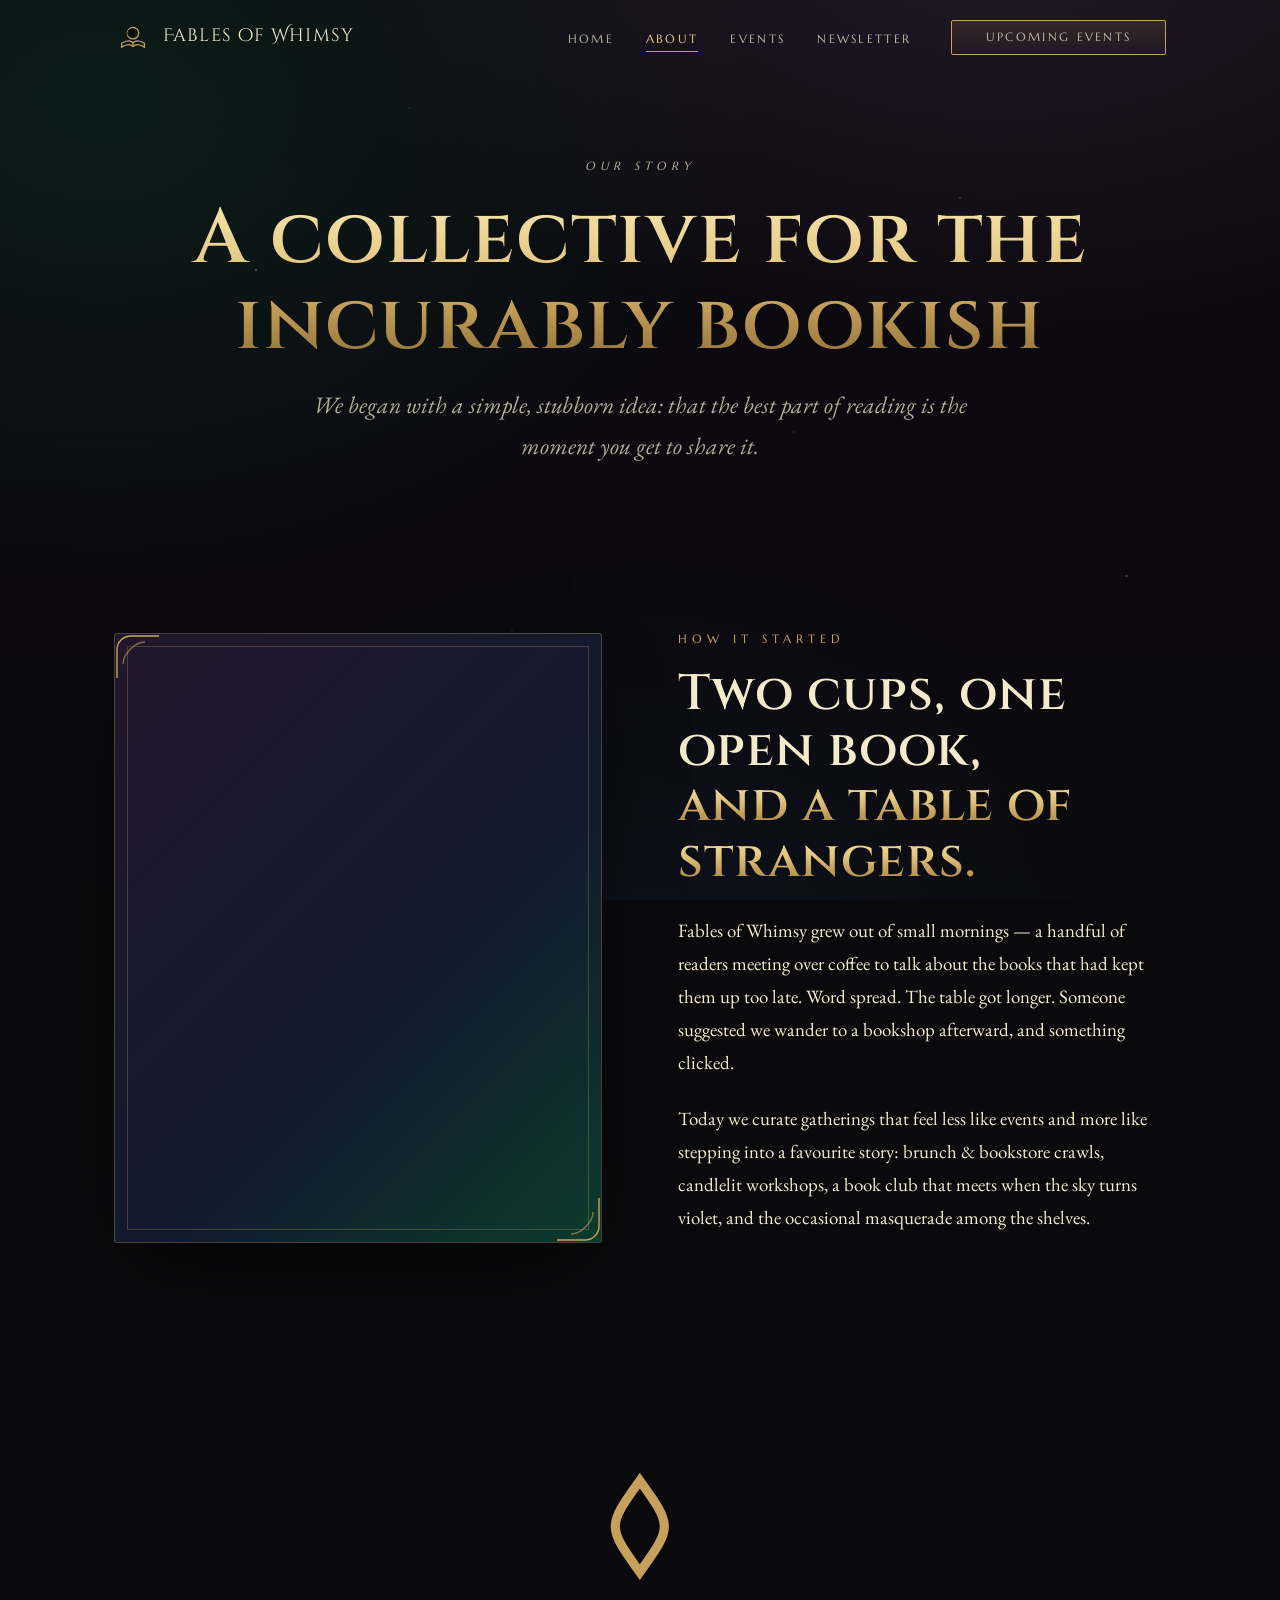
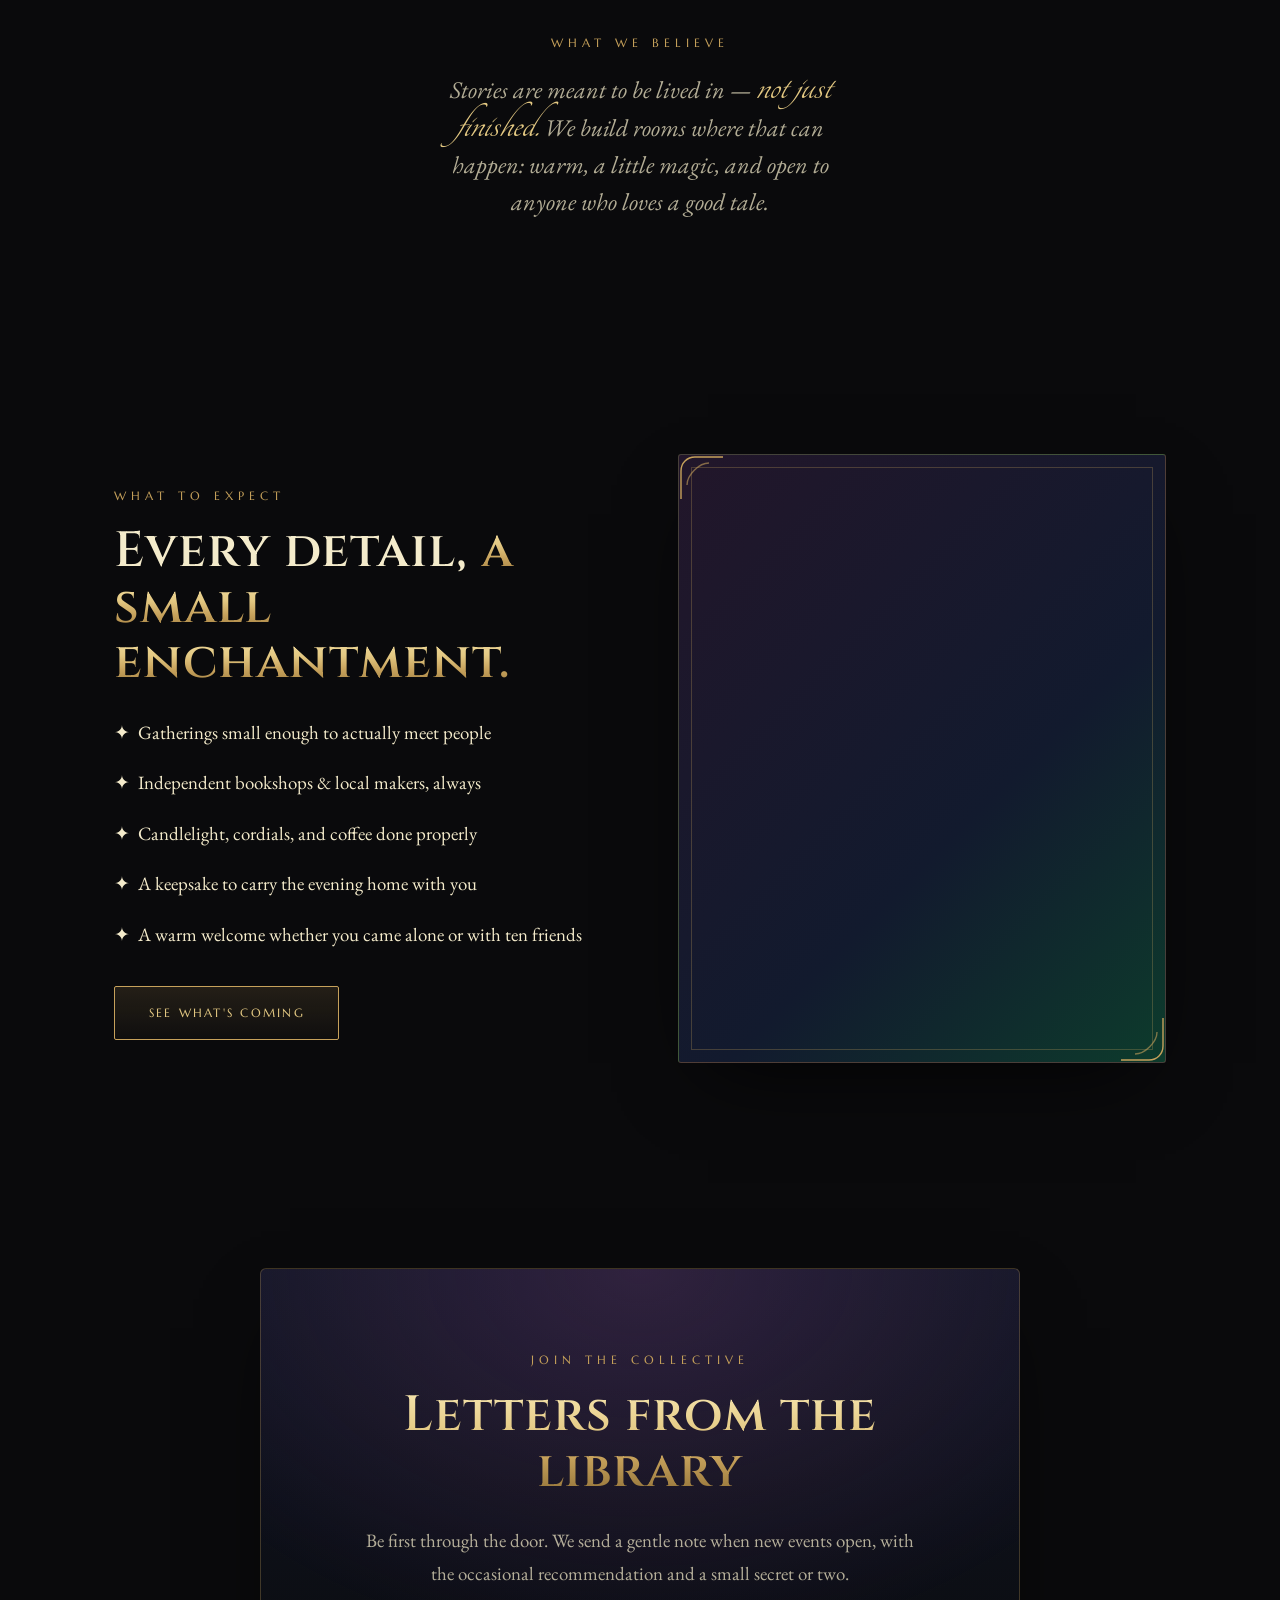
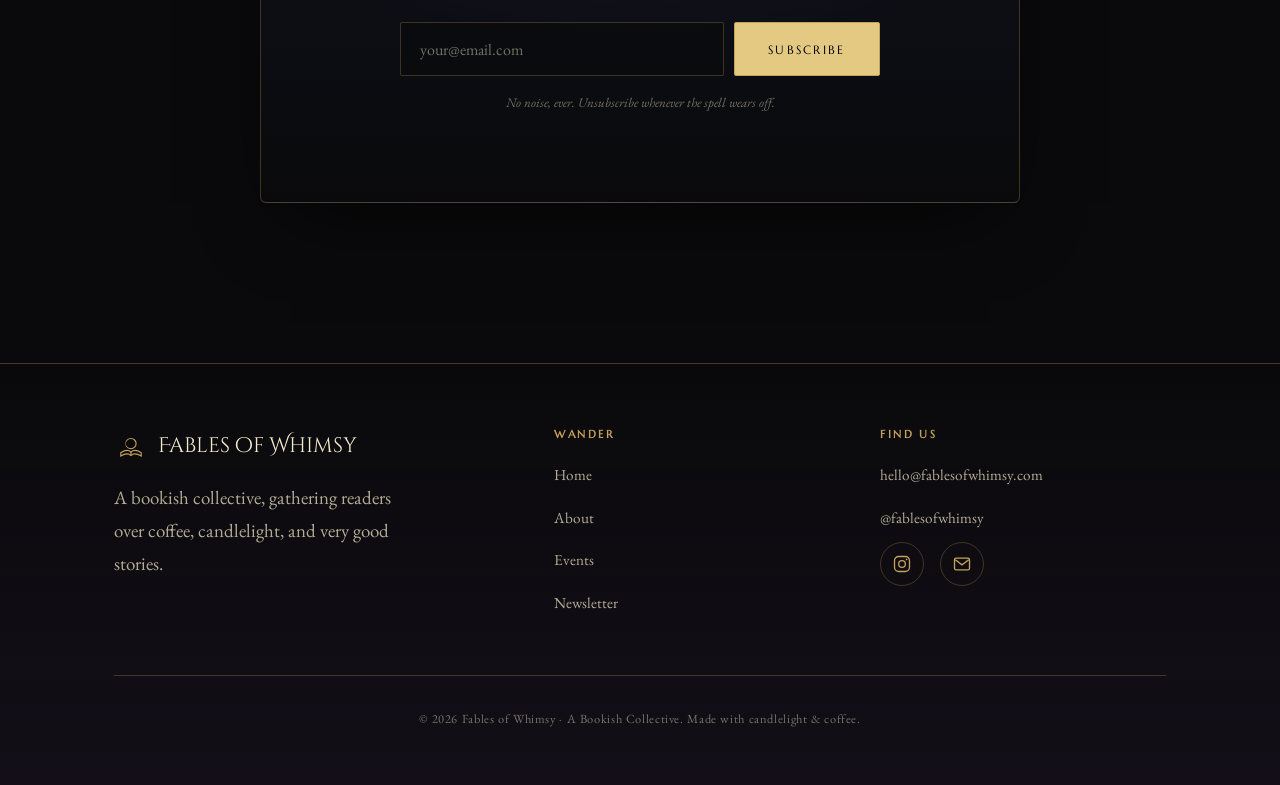
==== about.html @ b8558832 "Add Fables of Whimsy static website Brand-first static site (no build step, no frameworks) for the F" ====
<!doctype html>
<html lang="en">
<head>
<meta charset="utf-8">
<meta name="viewport" content="width=device-width, initial-scale=1">
<title>About · Fables of Whimsy</title>
<meta name="description" content="The story behind Fables of Whimsy — a bookish collective gathering readers over coffee, candlelight, and very good stories.">
<link rel="icon" href="assets/logo/fables-logo.svg">
<link rel="preconnect" href="https://fonts.googleapis.com">
<link rel="preconnect" href="https://fonts.gstatic.com" crossorigin>
<link href="https://fonts.googleapis.com/css2?family=Cinzel:wght@400;500;600&family=Cinzel+Decorative:wght@400;700&family=EB+Garamond:ital,wght@0,400;0,500;1,400&family=Marcellus&family=Tangerine:wght@400;700&display=swap" rel="stylesheet">
<link rel="stylesheet" href="assets/css/style.css">
</head>
<body>

<header class="site-header">
  <nav class="nav wrap" aria-label="Primary">
    <a class="nav__brand" href="index.html" aria-label="Fables of Whimsy — home">
      <svg class="nav__mark" viewBox="0 0 60 60" fill="none" stroke="currentColor" stroke-width="2" aria-hidden="true">
        <circle cx="30" cy="24" r="9"/><path d="M33 19a7 7 0 1 0 0 10" fill="#0a0a0c" stroke="none"/>
        <path d="M12 40c8-5 14-5 18-1 4-4 10-4 18 1v6c-8-5-14-5-18-1-4-4-10-4-18 1z"/><path d="M30 39v6"/>
      </svg>
      <span>Fables of Whimsy</span>
    </a>
    <button class="nav__toggle" aria-label="Menu" aria-expanded="false" aria-controls="primary-menu">
      <svg viewBox="0 0 24 24" fill="none" stroke="currentColor" stroke-width="1.6"><path d="M4 7h16M4 12h16M4 17h16"/></svg>
    </button>
    <ul class="nav__links" id="primary-menu">
      <li><a href="index.html">Home</a></li>
      <li><a href="about.html" aria-current="page">About</a></li>
      <li><a href="events.html">Events</a></li>
      <li><a href="index.html#newsletter">Newsletter</a></li>
      <li class="nav__cta"><a class="btn" href="events.html">Upcoming Events</a></li>
    </ul>
  </nav>
</header>

<main>

<header class="page-head wrap">
  <p class="eyebrow reveal">Our story</p>
  <h1 class="gilt reveal d1">A collective for the<br>incurably bookish</h1>
  <p class="lead measure reveal d2">We began with a simple, stubborn idea: that the best part of reading is the moment you get to share it.</p>
</header>

<section class="section section--tight">
  <div class="wrap split">
    <div class="split__media reveal">
      <div class="frame-img gilt-frame">
        <img src="assets/img/coffee-books.jpg" alt="Two cups of espresso beside an open book strewn with blossoms" onerror="this.style.opacity=0">
        <svg class="corner corner--tl" viewBox="0 0 46 46" fill="none" stroke="currentColor" stroke-width="1.4" aria-hidden="true"><path d="M2 44V16C2 8 8 2 16 2h28"/><path d="M8 30c0-10 12-22 22-22" opacity=".6"/></svg>
        <svg class="corner corner--br" viewBox="0 0 46 46" fill="none" stroke="currentColor" stroke-width="1.4" aria-hidden="true"><path d="M2 44V16C2 8 8 2 16 2h28"/><path d="M8 30c0-10 12-22 22-22" opacity=".6"/></svg>
      </div>
    </div>
    <div class="split__body reveal d1">
      <p class="eyebrow">How it started</p>
      <h2>Two cups, one open book,<br><span class="gilt">and a table of strangers.</span></h2>
      <p>Fables of Whimsy grew out of small mornings — a handful of readers meeting over coffee to talk about the books that had kept them up too late. Word spread. The table got longer. Someone suggested we wander to a bookshop afterward, and something clicked.</p>
      <p>Today we curate gatherings that feel less like events and more like stepping into a favourite story: brunch &amp; bookstore crawls, candlelit workshops, a book club that meets when the sky turns violet, and the occasional masquerade among the shelves.</p>
    </div>
  </div>
</section>

<section class="section">
  <div class="wrap center measure">
    <div class="divider divider--sm reveal" style="margin-bottom:2rem">
      <span class="rule"></span>
      <svg viewBox="0 0 40 20" width="40" fill="none" stroke="currentColor" stroke-width="1.4" aria-hidden="true"><path d="M20 3c5 7 5 7 0 14-5-7-5-7 0-14z"/></svg>
      <span class="rule"></span>
    </div>
    <p class="eyebrow reveal">What we believe</p>
    <p class="lead reveal d1" style="font-size:1.5rem;line-height:1.55">Stories are meant to be lived in — <span class="script">not just finished.</span> We build rooms where that can happen: warm, a little magic, and open to anyone who loves a good tale.</p>
  </div>
</section>

<section class="section section--tight">
  <div class="wrap split split--reverse">
    <div class="split__media reveal">
      <div class="frame-img gilt-frame">
        <img src="assets/img/key-book.jpg" alt="An antique key resting on the pages of an old book" onerror="this.style.opacity=0">
        <svg class="corner corner--tl" viewBox="0 0 46 46" fill="none" stroke="currentColor" stroke-width="1.4" aria-hidden="true"><path d="M2 44V16C2 8 8 2 16 2h28"/><path d="M8 30c0-10 12-22 22-22" opacity=".6"/></svg>
        <svg class="corner corner--br" viewBox="0 0 46 46" fill="none" stroke="currentColor" stroke-width="1.4" aria-hidden="true"><path d="M2 44V16C2 8 8 2 16 2h28"/><path d="M8 30c0-10 12-22 22-22" opacity=".6"/></svg>
      </div>
    </div>
    <div class="split__body reveal d1">
      <p class="eyebrow">What to expect</p>
      <h2>Every detail, <span class="gilt">a small enchantment.</span></h2>
      <ul class="stack" style="list-style:none;padding:0">
        <li>✦ &nbsp;Gatherings small enough to actually meet people</li>
        <li>✦ &nbsp;Independent bookshops &amp; local makers, always</li>
        <li>✦ &nbsp;Candlelight, cordials, and coffee done properly</li>
        <li>✦ &nbsp;A keepsake to carry the evening home with you</li>
        <li>✦ &nbsp;A warm welcome whether you came alone or with ten friends</li>
      </ul>
      <a class="btn" href="events.html" style="margin-top:1rem">See what's coming</a>
    </div>
  </div>
</section>

<!-- Newsletter -->
<section class="section newsletter" id="newsletter">
  <div class="wrap">
    <div class="newsletter__panel reveal">
      <p class="eyebrow">Join the collective</p>
      <h2 class="gilt">Letters from the library</h2>
      <p class="measure" style="margin-inline:auto;color:var(--ink-soft)">Be first through the door. We send a gentle note when new events open, with the occasional recommendation and a small secret or two.</p>
      <form action="#" method="post" onsubmit="this.querySelector('.newsletter__ok').hidden=false;return false;">
        <label class="hidden" for="nl-email">Email address</label>
        <input id="nl-email" type="email" name="email" placeholder="your@email.com" required autocomplete="email">
        <button class="btn btn--solid" type="submit">Subscribe</button>
      </form>
      <p class="newsletter__ok gold-text" hidden style="margin-top:1rem">✦ Wonderful — check your inbox to confirm. ✦</p>
      <p class="newsletter__note">No noise, ever. Unsubscribe whenever the spell wears off.</p>
    </div>
  </div>
</section>

</main>

<footer class="site-footer">
  <div class="wrap">
    <div class="footer-grid footer">
      <div>
        <div class="footer-brand">
          <svg class="nav__mark" viewBox="0 0 60 60" fill="none" stroke="currentColor" stroke-width="2" aria-hidden="true">
            <circle cx="30" cy="24" r="9"/><path d="M33 19a7 7 0 1 0 0 10" fill="#0a0a0c" stroke="none"/>
            <path d="M12 40c8-5 14-5 18-1 4-4 10-4 18 1v6c-8-5-14-5-18-1-4-4-10-4-18 1z"/><path d="M30 39v6"/>
          </svg>
          <span>Fables of Whimsy</span>
        </div>
        <p style="color:var(--ink-soft);max-width:34ch">A bookish collective, gathering readers over coffee, candlelight, and very good stories.</p>
      </div>
      <div>
        <h4>Wander</h4>
        <ul>
          <li><a href="index.html">Home</a></li>
          <li><a href="about.html">About</a></li>
          <li><a href="events.html">Events</a></li>
          <li><a href="index.html#newsletter">Newsletter</a></li>
        </ul>
      </div>
      <div>
        <h4>Find us</h4>
        <ul>
          <li><a href="mailto:hello@fablesofwhimsy.com">hello@fablesofwhimsy.com</a></li>
          <li><a href="https://instagram.com/fablesofwhimsy" target="_blank" rel="noopener">@fablesofwhimsy</a></li>
        </ul>
        <div class="social">
          <a href="https://instagram.com/fablesofwhimsy" target="_blank" rel="noopener" aria-label="Instagram">
            <svg viewBox="0 0 24 24" fill="none" stroke="currentColor" stroke-width="1.6"><rect x="3" y="3" width="18" height="18" rx="5"/><circle cx="12" cy="12" r="4"/><circle cx="17.5" cy="6.5" r="1" fill="currentColor" stroke="none"/></svg>
          </a>
          <a href="mailto:hello@fablesofwhimsy.com" aria-label="Email">
            <svg viewBox="0 0 24 24" fill="none" stroke="currentColor" stroke-width="1.6"><rect x="3" y="5" width="18" height="14" rx="2"/><path d="M4 7l8 6 8-6"/></svg>
          </a>
        </div>
      </div>
    </div>
    <div class="footer-base">
      <p>© <span data-year>2026</span> Fables of Whimsy · A Bookish Collective. Made with candlelight &amp; coffee.</p>
    </div>
  </div>
</footer>

<script src="assets/js/main.js"></script>
</body>
</html>
---- assets/css/style.css ----
/* =====================================================================
   FABLES OF WHIMSY — Magic meets Art Nouveau
   Design system & global styles
   Palette sampled from the brand "Dark Fantasy" swatch.
   ===================================================================== */

/* ---- Fonts (loaded from Google Fonts in each page <head>) ---------- */
/* Display : Cinzel / Cinzel Decorative  (Trajan-esque, matches wordmark)
   Serif   : EB Garamond / Cormorant Garamond (body & long-form)
   Accent  : Marcellus (nav & small caps)
   Flourish: Tangerine (whimsical script accents)                     */

/* ---- Brand tokens --------------------------------------------------- */
:root{
  /* Core palette */
  --moonlit-ivory:  #f4ebcb;
  --raven-black:    #0a0a0c;
  --emerald-gaze:   #0d3b2c;
  --amethyst:       #4b2d55;
  --starforged-silver:#7e8892;
  --ember-gray:     #3a3832;
  --starfall-blue:  #121a2e;
  --nightshade:     #22162a;

  /* Metallic gold (from the swatch's gilt frames) */
  --gold:      #c6a15b;
  --gold-lite: #e4c983;
  --gold-deep: #8c6d34;

  /* Functional */
  --ink:        #f4ebcb;
  --ink-soft:   rgba(244,235,203,0.72);
  --ink-faint:  rgba(244,235,203,0.45);
  --bg:         #0a0a0c;
  --bg-2:       #0e0b14;
  --line:       rgba(198,161,91,0.28);

  --shadow-lg: 0 30px 80px -30px rgba(0,0,0,0.85);
  --shadow-gold: 0 0 40px -8px rgba(198,161,91,0.35);

  --maxw: 1180px;
  --gutter: clamp(1.25rem, 5vw, 4rem);

  --ff-display: "Cinzel", "Cormorant Garamond", serif;
  --ff-fancy:   "Cinzel Decorative", "Cinzel", serif;
  --ff-serif:   "EB Garamond", "Cormorant Garamond", Georgia, serif;
  --ff-accent:  "Marcellus", "EB Garamond", serif;
  --ff-script:  "Tangerine", cursive;
}

/* ---- Reset ---------------------------------------------------------- */
*,*::before,*::after{ box-sizing:border-box; }
html{ scroll-behavior:smooth; -webkit-text-size-adjust:100%; }
body{
  margin:0;
  font-family:var(--ff-serif);
  font-size:clamp(1.02rem,0.55vw + 0.9rem,1.18rem);
  line-height:1.75;
  color:var(--ink);
  background-color:var(--raven-black);
  background-image:
    radial-gradient(1200px 700px at 78% -8%, rgba(75,45,85,0.40), transparent 60%),
    radial-gradient(1100px 800px at 8% 12%, rgba(13,59,44,0.38), transparent 60%),
    radial-gradient(900px 900px at 50% 120%, rgba(18,26,46,0.55), transparent 60%),
    linear-gradient(180deg, #0a0a0c 0%, #0c0910 55%, #0a0a0c 100%);
  background-attachment:fixed;
  overflow-x:hidden;
  -webkit-font-smoothing:antialiased;
}

/* Starfield veil over the whole page */
body::before{
  content:"";
  position:fixed; inset:0; z-index:0; pointer-events:none;
  background-image:
    radial-gradient(1.4px 1.4px at 20% 30%, rgba(244,235,203,0.9), transparent),
    radial-gradient(1.2px 1.2px at 75% 22%, rgba(244,235,203,0.7), transparent),
    radial-gradient(1px 1px at 40% 70%, rgba(226,201,131,0.7), transparent),
    radial-gradient(1.5px 1.5px at 88% 64%, rgba(244,235,203,0.75), transparent),
    radial-gradient(1px 1px at 12% 82%, rgba(244,235,203,0.6), transparent),
    radial-gradient(1.3px 1.3px at 62% 48%, rgba(226,201,131,0.6), transparent),
    radial-gradient(1px 1px at 32% 12%, rgba(244,235,203,0.6), transparent);
  background-repeat:no-repeat;
  opacity:0.55;
  animation:twinkle 7s ease-in-out infinite alternate;
}
@keyframes twinkle{ from{opacity:0.35;} to{opacity:0.7;} }

main, footer, header{ position:relative; z-index:1; }

img{ max-width:100%; display:block; }
a{ color:var(--gold-lite); text-decoration:none; transition:color .25s ease; }
a:hover{ color:var(--ink); }

/* ---- Typography ----------------------------------------------------- */
h1,h2,h3,h4{ font-family:var(--ff-display); font-weight:600; line-height:1.12; margin:0 0 .5em; letter-spacing:.02em; }
h1{ font-size:clamp(2.6rem,6vw,5.2rem); }
h2{ font-size:clamp(1.9rem,4vw,3.1rem); }
h3{ font-size:clamp(1.3rem,2.2vw,1.7rem); }
p{ margin:0 0 1.2em; }

.eyebrow{
  font-family:var(--ff-accent);
  text-transform:uppercase;
  letter-spacing:.42em;
  font-size:.74rem;
  color:var(--gold);
  margin:0 0 1.1rem;
  display:inline-block;
}
.script{ font-family:var(--ff-script); color:var(--gold-lite); font-size:1.9em; line-height:0.6; }
.gold-text{ color:var(--gold-lite); }
.lead{ font-size:1.25em; color:var(--ink-soft); font-style:italic; }

/* gilt gradient text for grand titles */
.gilt{
  background:linear-gradient(180deg,#f6e6b0 0%, var(--gold-lite) 40%, var(--gold) 62%, var(--gold-deep) 100%);
  -webkit-background-clip:text; background-clip:text;
  -webkit-text-fill-color:transparent; color:transparent;
}

/* ---- Layout --------------------------------------------------------- */
.wrap{ width:100%; max-width:var(--maxw); margin-inline:auto; padding-inline:var(--gutter); }
.section{ padding-block:clamp(4.5rem,10vw,9rem); }
.section--tight{ padding-block:clamp(3rem,6vw,5rem); }
.center{ text-align:center; }
.measure{ max-width:62ch; margin-inline:auto; }

/* ---- Buttons -------------------------------------------------------- */
.btn{
  --pad-y:.95rem; --pad-x:2.1rem;
  display:inline-flex; align-items:center; gap:.7rem;
  font-family:var(--ff-accent); letter-spacing:.18em; text-transform:uppercase;
  font-size:.78rem;
  padding:var(--pad-y) var(--pad-x);
  border:1px solid var(--gold);
  color:var(--gold-lite);
  background:linear-gradient(180deg, rgba(198,161,91,0.14), rgba(198,161,91,0.03));
  border-radius:2px;
  cursor:pointer;
  position:relative;
  transition:all .35s cubic-bezier(.2,.7,.3,1);
  overflow:hidden;
}
.btn::after{
  content:""; position:absolute; inset:0;
  background:linear-gradient(120deg, transparent 30%, rgba(244,235,203,0.35) 50%, transparent 70%);
  transform:translateX(-120%); transition:transform .7s ease;
}
.btn:hover{ color:var(--raven-black); background:var(--gold-lite); border-color:var(--gold-lite); box-shadow:var(--shadow-gold); }
.btn:hover::after{ transform:translateX(120%); }
.btn--solid{ background:var(--gold-lite); color:var(--raven-black); }
.btn--solid:hover{ background:#fff0cf; }
.btn--ghost{ background:transparent; }

/* ---- Art-nouveau ornaments ----------------------------------------- */
.divider{ display:flex; align-items:center; justify-content:center; gap:1.2rem; margin:0 auto; color:var(--gold); max-width:520px; }
.divider svg{ width:100%; height:auto; overflow:visible; }
.divider--sm{ max-width:300px; }

.rule{ height:1px; flex:1; background:linear-gradient(90deg,transparent,var(--gold),transparent); }

/* framed panel with gilt corners */
.gilt-frame{ position:relative; padding:clamp(1.6rem,4vw,3rem); }
.gilt-frame::before{
  content:""; position:absolute; inset:12px;
  border:1px solid var(--line); pointer-events:none;
}
.corner{ position:absolute; width:46px; height:46px; color:var(--gold); }
.corner--tl{ top:0; left:0; }
.corner--tr{ top:0; right:0; transform:scaleX(-1); }
.corner--bl{ bottom:0; left:0; transform:scaleY(-1); }
.corner--br{ bottom:0; right:0; transform:scale(-1); }

/* ============================ NAV ================================== */
.site-header{
  position:fixed; top:0; left:0; right:0; z-index:50;
  transition:background .4s ease, backdrop-filter .4s ease, box-shadow .4s ease;
}
.site-header.scrolled{
  background:rgba(10,10,12,0.82);
  backdrop-filter:blur(12px);
  box-shadow:0 1px 0 var(--line), 0 20px 40px -30px #000;
}
.nav{ display:flex; align-items:center; justify-content:space-between; gap:1rem; padding-block:1.1rem; }
.nav__brand{ display:flex; align-items:center; gap:.7rem; font-family:var(--ff-fancy); font-size:1.15rem; letter-spacing:.06em; color:var(--ink); }
.nav__brand img{ height:40px; width:auto; }
.nav__mark{ width:38px; height:38px; color:var(--gold); flex:none; }
.nav__links{ display:flex; align-items:center; gap:2rem; list-style:none; margin:0; padding:0; }
.nav__links a{
  font-family:var(--ff-accent); text-transform:uppercase; letter-spacing:.2em;
  font-size:.72rem; color:var(--ink-soft); position:relative; padding-block:.4rem;
}
.nav__links a::after{ content:""; position:absolute; left:0; bottom:0; width:0; height:1px; background:var(--gold); transition:width .3s ease; }
.nav__links a:hover{ color:var(--ink); }
.nav__links a:hover::after, .nav__links a[aria-current="page"]::after{ width:100%; }
.nav__links a[aria-current="page"]{ color:var(--gold-lite); }
.nav__cta{ margin-left:.5rem; }
.nav__toggle{ display:none; background:none; border:0; color:var(--gold); cursor:pointer; padding:.4rem; }
.nav__toggle svg{ width:28px; height:28px; }

@media (max-width:900px){
  .nav__toggle{ display:block; }
  .nav__links{
    position:fixed; inset:0 0 0 auto; width:min(80vw,340px);
    flex-direction:column; align-items:flex-start; justify-content:center; gap:1.8rem;
    background:linear-gradient(160deg,#12101a,#0a0a0c); padding:3rem 2.5rem;
    transform:translateX(100%); transition:transform .45s cubic-bezier(.2,.7,.3,1);
    box-shadow:var(--shadow-lg); border-left:1px solid var(--line);
  }
  .nav__links.open{ transform:translateX(0); }
  .nav__links a{ font-size:.9rem; }
}

/* ============================ HERO ================================= */
.hero{ position:relative; min-height:100svh; display:grid; place-items:center; text-align:center; overflow:hidden; padding-block:8rem 4rem; }
.hero__media{ position:absolute; inset:0; z-index:0; }
.hero__media img{ width:100%; height:100%; object-fit:cover; opacity:.42; filter:saturate(.9) contrast(1.05); }
.hero__media::after{
  content:""; position:absolute; inset:0;
  background:
    radial-gradient(120% 90% at 50% 10%, transparent 25%, rgba(10,10,12,0.35) 60%, var(--raven-black) 100%),
    linear-gradient(180deg, rgba(10,10,12,0.55), rgba(10,10,12,0.2) 40%, var(--raven-black));
}
.hero__inner{ position:relative; z-index:2; max-width:920px; padding-inline:var(--gutter); }
.hero__arch{ width:min(520px,80vw); margin:0 auto 1.5rem; color:var(--gold); }
.hero h1{ margin:0; }
.hero__title-1{ display:block; font-family:var(--ff-fancy); font-size:clamp(1.1rem,3vw,1.7rem); letter-spacing:.4em; color:var(--gold); text-transform:uppercase; margin-bottom:1rem; }
.hero__tagline{ font-family:var(--ff-script); font-size:clamp(2.4rem,7vw,4.4rem); color:var(--gold-lite); line-height:1; margin:.3rem 0 1.6rem; }
.hero__sub{ color:var(--ink-soft); font-size:1.2rem; max-width:44ch; margin:0 auto 2.4rem; font-style:italic; }
.hero__cta{ display:flex; gap:1rem; justify-content:center; flex-wrap:wrap; }
.hero__scroll{ position:absolute; bottom:2rem; left:50%; transform:translateX(-50%); z-index:2; color:var(--gold); font-family:var(--ff-accent); letter-spacing:.3em; font-size:.62rem; text-transform:uppercase; opacity:.75; }
.hero__scroll span{ display:block; text-align:center; }
.hero__scroll::after{ content:""; display:block; width:1px; height:44px; margin:.6rem auto 0; background:linear-gradient(var(--gold),transparent); animation:pulse-line 2.2s ease-in-out infinite; }
@keyframes pulse-line{ 0%,100%{ opacity:.3; transform:scaleY(.6);} 50%{ opacity:1; transform:scaleY(1);} }

/* ==================== FEATURE / OFFERINGS ========================= */
.offerings{ display:grid; grid-template-columns:repeat(auto-fit,minmax(230px,1fr)); gap:1.6rem; margin-top:3rem; }
.offer{
  position:relative; padding:2.4rem 1.6rem; text-align:center;
  background:linear-gradient(180deg, rgba(34,22,42,0.55), rgba(10,10,12,0.35));
  border:1px solid var(--line); border-radius:3px;
  transition:transform .4s ease, box-shadow .4s ease, border-color .4s ease;
}
.offer:hover{ transform:translateY(-8px); border-color:var(--gold); box-shadow:var(--shadow-lg); }
.offer__icon{ width:56px; height:56px; margin:0 auto 1.2rem; color:var(--gold); }
.offer h3{ font-size:1.15rem; margin-bottom:.5rem; }
.offer p{ font-size:.98rem; color:var(--ink-soft); margin:0; }

/* ==================== SPLIT / ABOUT feature ======================= */
.split{ display:grid; grid-template-columns:1fr 1fr; gap:clamp(2rem,6vw,5rem); align-items:center; }
.split--reverse .split__media{ order:2; }
@media (max-width:820px){ .split{ grid-template-columns:1fr; } .split--reverse .split__media{ order:0; } }
.split__media{ position:relative; }
.frame-img{
  position:relative; border-radius:3px; overflow:hidden;
  border:1px solid var(--line); box-shadow:var(--shadow-lg);
  aspect-ratio:4/5; background:
    linear-gradient(135deg, var(--nightshade), var(--starfall-blue) 60%, var(--emerald-gaze));
}
.frame-img img{ width:100%; height:100%; object-fit:cover; }
.frame-img--wide{ aspect-ratio:3/2; }
.frame-img__label{ position:absolute; left:0; right:0; bottom:0; padding:.6rem; font-family:var(--ff-accent); font-size:.62rem; letter-spacing:.25em; text-transform:uppercase; color:var(--ink-faint); text-align:center; background:linear-gradient(transparent,rgba(0,0,0,.6)); }

/* ==================== EVENTS ====================================== */
.events-grid{ display:grid; grid-template-columns:repeat(auto-fill,minmax(320px,1fr)); gap:2rem; }
.ev-card{
  position:relative; display:flex; flex-direction:column;
  background:linear-gradient(180deg, rgba(18,26,46,0.5), rgba(10,10,12,0.5));
  border:1px solid var(--line); border-radius:4px; overflow:hidden;
  transition:transform .45s cubic-bezier(.2,.7,.3,1), box-shadow .45s ease, border-color .45s ease;
}
.ev-card:hover{ transform:translateY(-10px); box-shadow:var(--shadow-lg); border-color:var(--gold); }
.ev-card__media{ position:relative; aspect-ratio:16/10; overflow:hidden; background:linear-gradient(135deg,var(--amethyst),var(--starfall-blue)); }
.ev-card__media img{ width:100%; height:100%; object-fit:cover; transition:transform .8s ease; }
.ev-card:hover .ev-card__media img{ transform:scale(1.06); }
.ev-card__date{
  position:absolute; top:1rem; left:1rem; z-index:2; text-align:center;
  background:rgba(10,10,12,0.82); border:1px solid var(--gold); border-radius:3px;
  padding:.5rem .8rem; font-family:var(--ff-display); line-height:1; backdrop-filter:blur(4px);
}
.ev-card__date .d{ display:block; font-size:1.5rem; color:var(--gold-lite); }
.ev-card__date .m{ display:block; font-size:.6rem; letter-spacing:.25em; text-transform:uppercase; color:var(--ink-soft); margin-top:.25rem; }
.ev-card__body{ padding:1.6rem 1.6rem 1.9rem; display:flex; flex-direction:column; flex:1; }
.ev-card__tag{ font-family:var(--ff-accent); font-size:.62rem; letter-spacing:.28em; text-transform:uppercase; color:var(--gold); margin-bottom:.6rem; }
.ev-card__body h3{ font-size:1.28rem; margin-bottom:.5rem; }
.ev-card__meta{ font-size:.85rem; color:var(--ink-faint); font-style:italic; margin-bottom:.8rem; }
.ev-card__excerpt{ font-size:.96rem; color:var(--ink-soft); margin-bottom:1.4rem; }
.ev-card__foot{ margin-top:auto; display:flex; align-items:center; justify-content:space-between; gap:1rem; }
.ev-card__link{ font-family:var(--ff-accent); text-transform:uppercase; letter-spacing:.16em; font-size:.72rem; color:var(--gold-lite); display:inline-flex; align-items:center; gap:.5rem; }
.ev-card__link svg{ width:16px; height:16px; transition:transform .3s ease; }
.ev-card:hover .ev-card__link svg{ transform:translateX(4px); }

.pill{ font-family:var(--ff-accent); font-size:.58rem; letter-spacing:.18em; text-transform:uppercase; padding:.3rem .7rem; border-radius:100px; border:1px solid var(--line); color:var(--ink-soft); }
.pill--live{ color:#bfe8cf; border-color:rgba(120,220,160,.5); background:rgba(20,60,40,.4); }
.pill--soon{ color:var(--gold-lite); border-color:var(--gold); }
.pill--past{ color:var(--ink-faint); }

/* ==================== EVENT DETAIL =============================== */
.ev-hero{ position:relative; min-height:70svh; display:grid; align-items:end; overflow:hidden; padding-top:6rem; }
.ev-hero__media{ position:absolute; inset:0; }
.ev-hero__media img{ width:100%; height:100%; object-fit:cover; opacity:.5; }
.ev-hero__media::after{ content:""; position:absolute; inset:0; background:linear-gradient(180deg,rgba(10,10,12,.35),rgba(10,10,12,.55) 55%, var(--raven-black)); }
.ev-hero__inner{ position:relative; z-index:2; padding-bottom:clamp(2rem,5vw,4rem); }
.ev-detail{ display:grid; grid-template-columns:1.6fr 1fr; gap:clamp(2rem,5vw,4rem); align-items:start; }
@media (max-width:820px){ .ev-detail{ grid-template-columns:1fr; } }
.ev-facts{
  position:sticky; top:100px;
  background:linear-gradient(180deg, rgba(34,22,42,0.6), rgba(10,10,12,0.5));
  border:1px solid var(--line); border-radius:4px; padding:2rem;
}
.ev-facts dl{ margin:0; }
.ev-facts dt{ font-family:var(--ff-accent); text-transform:uppercase; letter-spacing:.2em; font-size:.62rem; color:var(--gold); margin-top:1.3rem; }
.ev-facts dt:first-child{ margin-top:0; }
.ev-facts dd{ margin:.25rem 0 0; font-size:1.02rem; }
.ev-facts .btn{ width:100%; justify-content:center; margin-top:1.8rem; }
.ev-body h2{ font-size:1.7rem; }
.ev-body h3{ color:var(--gold-lite); }

/* ==================== NEWSLETTER ================================= */
.newsletter{ position:relative; text-align:center; }
.newsletter__panel{
  position:relative; max-width:760px; margin-inline:auto;
  padding:clamp(2.5rem,6vw,4.5rem) clamp(1.5rem,5vw,4rem);
  background:
    radial-gradient(120% 120% at 50% 0%, rgba(75,45,85,0.55), transparent 60%),
    linear-gradient(180deg, rgba(18,26,46,0.7), rgba(10,10,12,0.7));
  border:1px solid var(--line); border-radius:6px; box-shadow:var(--shadow-lg);
}
.newsletter form{ display:flex; gap:.6rem; max-width:480px; margin:2rem auto 0; flex-wrap:wrap; }
.newsletter input[type=email]{
  flex:1; min-width:200px; padding:.95rem 1.2rem;
  background:rgba(10,10,12,0.6); border:1px solid var(--line); border-radius:2px;
  color:var(--ink); font-family:var(--ff-serif); font-size:1rem;
}
.newsletter input[type=email]:focus{ outline:none; border-color:var(--gold); box-shadow:var(--shadow-gold); }
.newsletter input::placeholder{ color:var(--ink-faint); }
.newsletter__note{ font-size:.82rem; color:var(--ink-faint); margin-top:1rem; font-style:italic; }

/* ==================== FOOTER ==================================== */
.site-footer{ border-top:1px solid var(--line); padding-block:4rem 2.5rem; margin-top:2rem; background:linear-gradient(180deg,transparent,rgba(34,22,42,0.4)); }
.footer-grid{ display:grid; grid-template-columns:1.4fr 1fr 1fr; gap:2.5rem; }
@media (max-width:760px){ .footer-grid{ grid-template-columns:1fr; text-align:center; } }
.footer-brand{ font-family:var(--ff-fancy); font-size:1.3rem; color:var(--ink); display:flex; align-items:center; gap:.6rem; margin-bottom:1rem; }
.footer-brand .nav__mark{ width:34px; height:34px; }
.footer h4{ font-family:var(--ff-accent); text-transform:uppercase; letter-spacing:.22em; font-size:.7rem; color:var(--gold); margin:0 0 1rem; }
.footer ul{ list-style:none; margin:0; padding:0; }
.footer li{ margin-bottom:.6rem; }
.footer a{ color:var(--ink-soft); font-size:.95rem; }
.footer a:hover{ color:var(--gold-lite); }
.social{ display:flex; gap:1rem; margin-top:.5rem; }
.social a{ width:44px; height:44px; display:grid; place-items:center; border:1px solid var(--line); border-radius:50%; color:var(--gold); transition:all .3s ease; }
.social a:hover{ background:var(--gold-lite); color:var(--raven-black); border-color:var(--gold-lite); }
.social svg{ width:20px; height:20px; }
.footer-base{ text-align:center; margin-top:3rem; padding-top:2rem; border-top:1px solid var(--line); font-size:.78rem; color:var(--ink-faint); letter-spacing:.05em; }
.footer-base a{ color:var(--ink-faint); }

/* ==================== REVEAL ANIMATION ========================== */
.reveal{ opacity:0; transform:translateY(28px); transition:opacity .9s ease, transform .9s cubic-bezier(.2,.7,.3,1); }
.reveal.in{ opacity:1; transform:none; }
.reveal.d1{ transition-delay:.12s; }
.reveal.d2{ transition-delay:.24s; }
.reveal.d3{ transition-delay:.36s; }
@media (prefers-reduced-motion:reduce){
  .reveal{ opacity:1; transform:none; transition:none; }
  body::before, .hero__scroll::after{ animation:none; }
  html{ scroll-behavior:auto; }
}

/* ==================== PAGE HEADER (interior) ==================== */
.page-head{ position:relative; text-align:center; padding:calc(6rem + 4vw) 0 3rem; }
.page-head .eyebrow{ margin-bottom:1.2rem; }
.page-head h1{ margin-bottom:1rem; }
.page-head p{ color:var(--ink-soft); font-style:italic; }

/* utilities */
.mt-0{ margin-top:0; } .mb-0{ margin-bottom:0; }
.stack > * + *{ margin-top:1.1rem; }
.hidden{ display:none !important; }
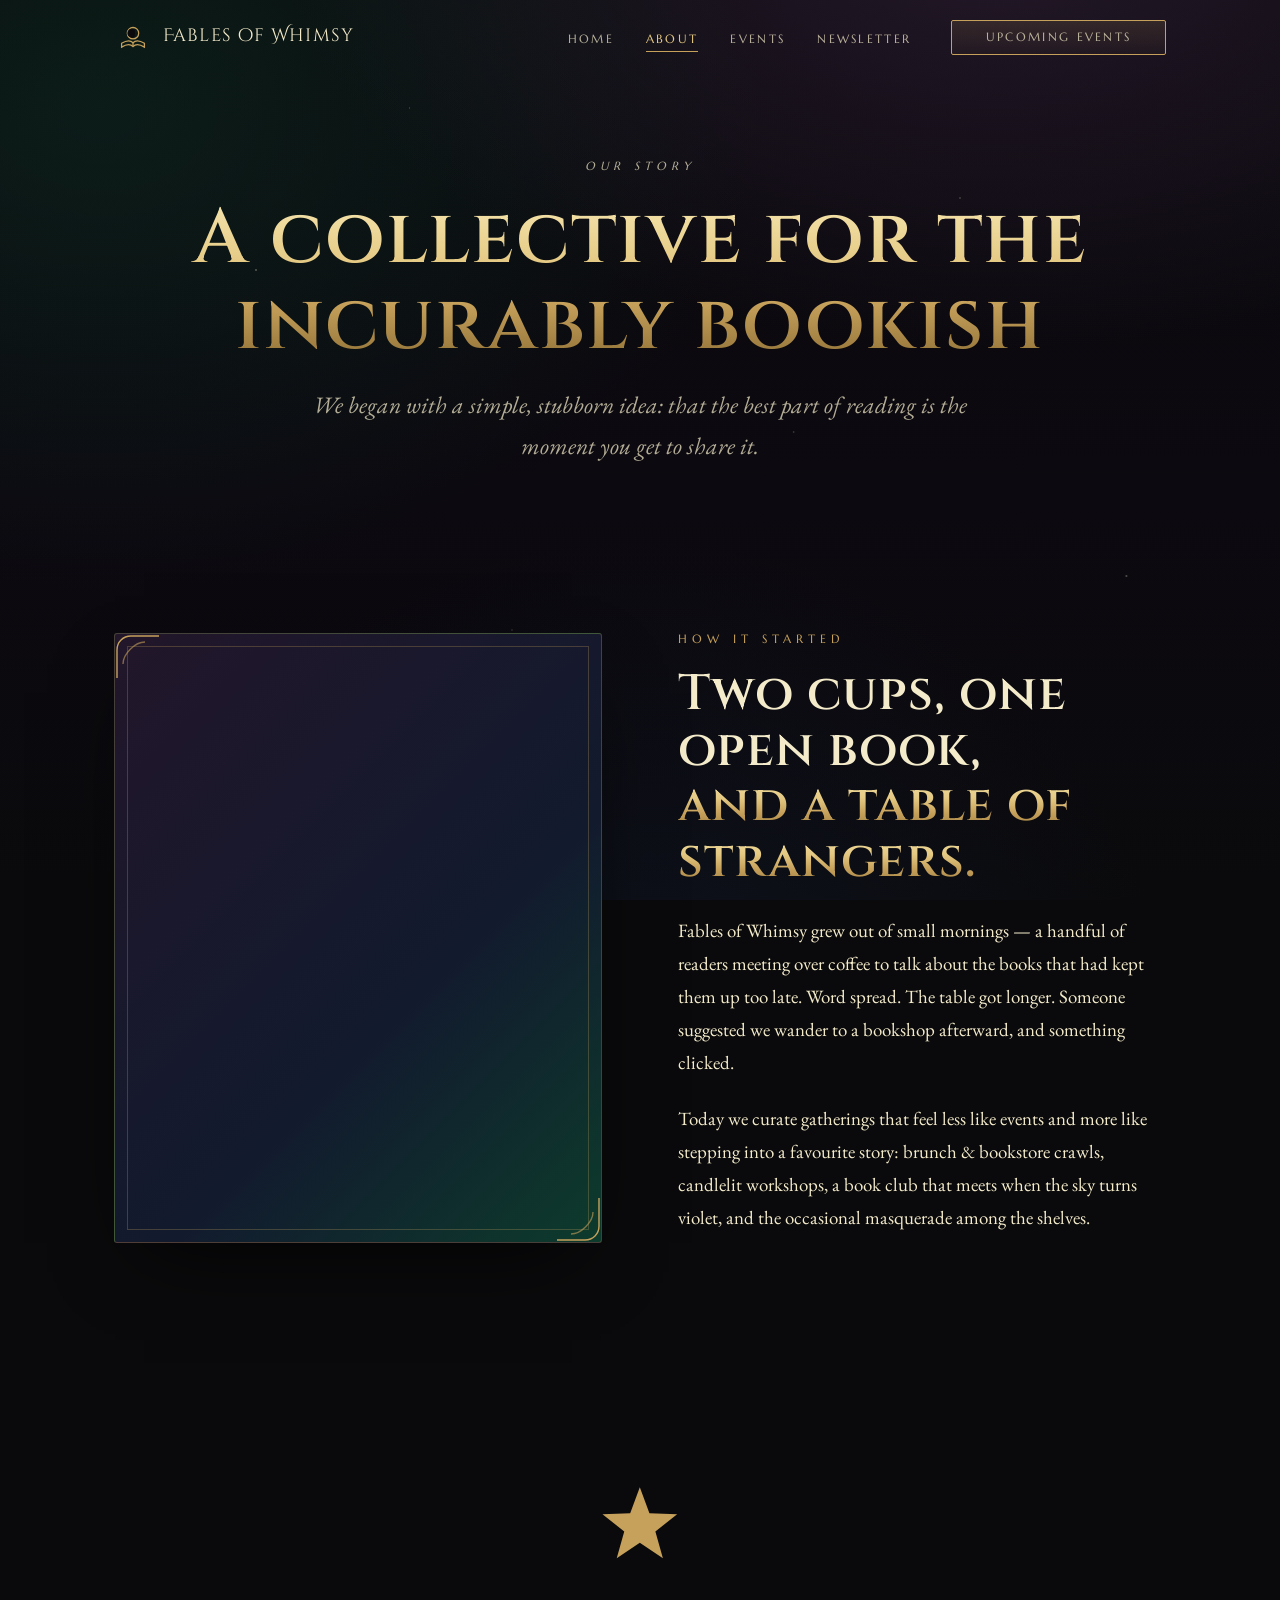
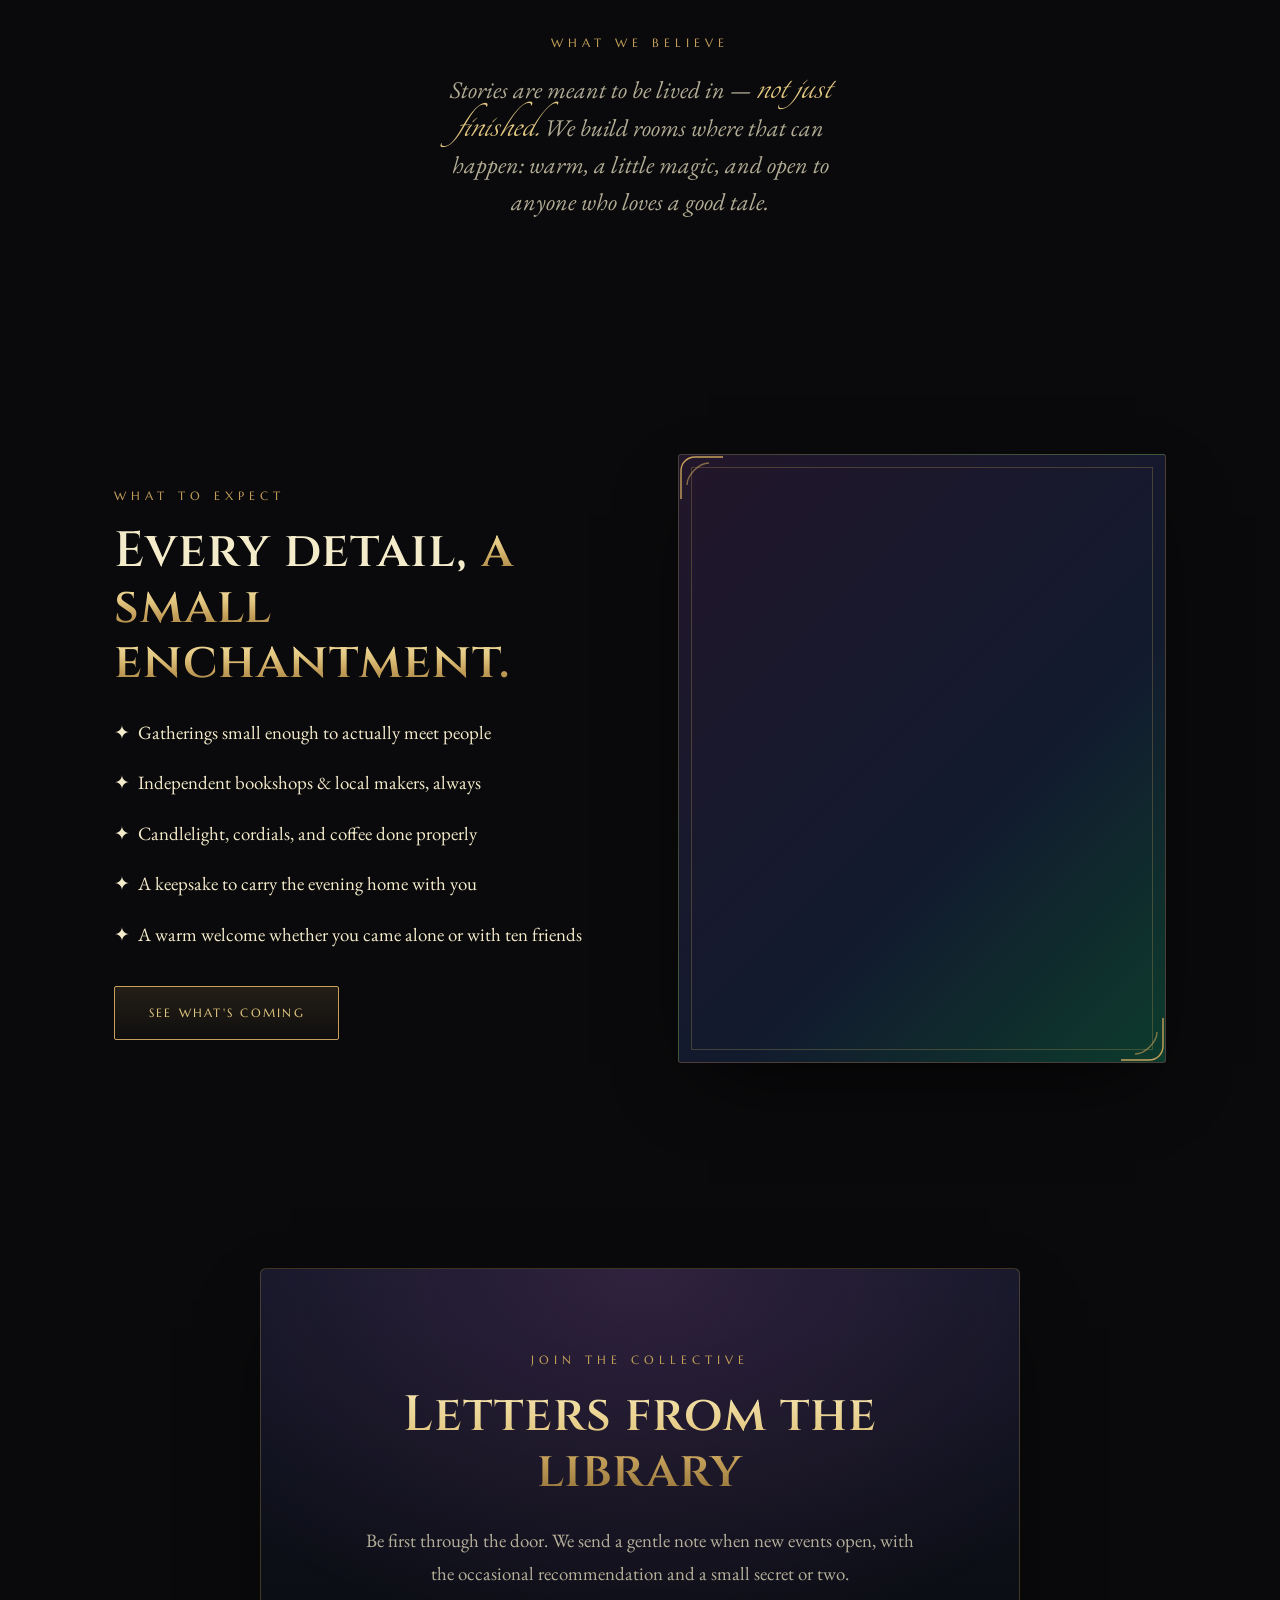
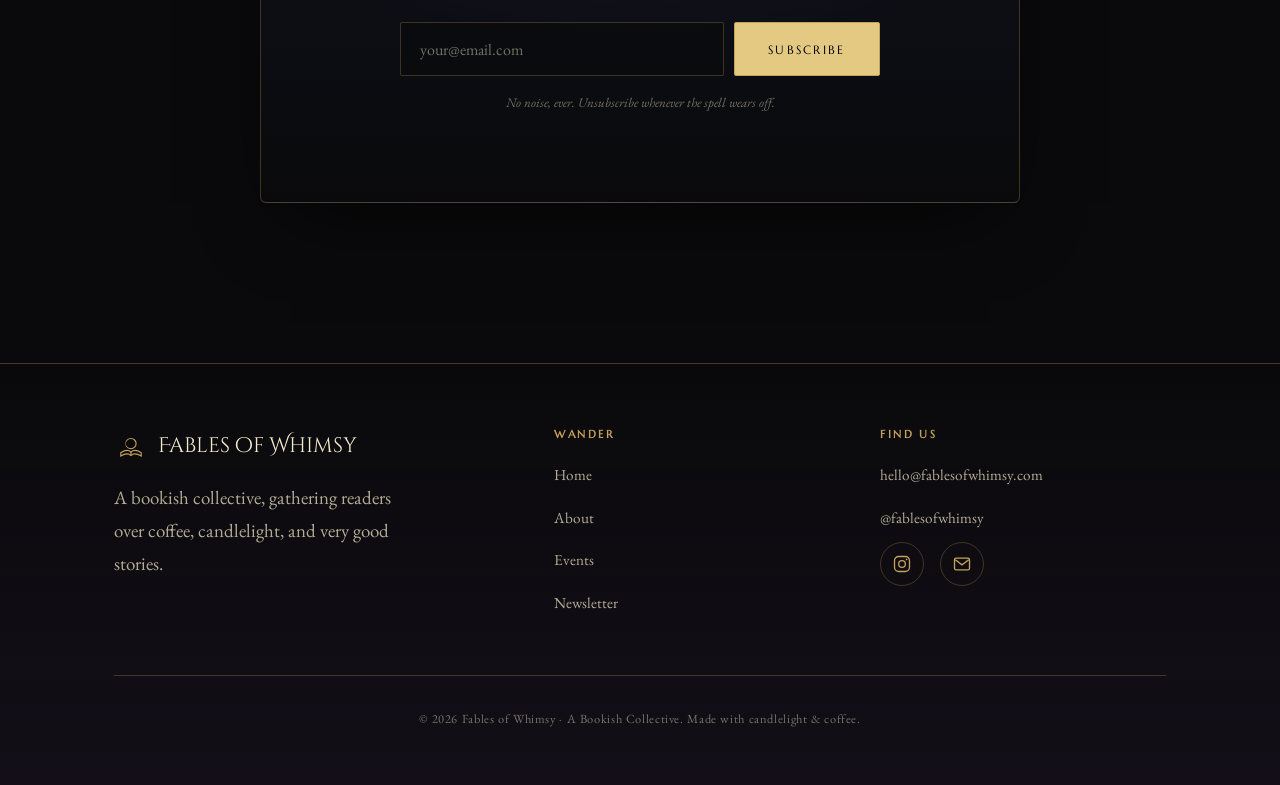
==== commit 87d24d8a: "Change divider flourish from eye motif to a star Replaces the marquise/eye glyph with a 5-point star" ====
--- a/about.html
+++ b/about.html
@@ -65,7 +65,7 @@
   <div class="wrap center measure">
     <div class="divider divider--sm reveal" style="margin-bottom:2rem">
       <span class="rule"></span>
-      <svg viewBox="0 0 40 20" width="40" fill="none" stroke="currentColor" stroke-width="1.4" aria-hidden="true"><path d="M20 3c5 7 5 7 0 14-5-7-5-7 0-14z"/></svg>
+      <svg viewBox="0 0 40 20" width="40" fill="none" stroke="currentColor" stroke-width="1.4" aria-hidden="true"><path d="M20 4 21.47 7.98 25.71 8.15 22.38 10.77 23.53 14.85 20 12.5 16.47 14.85 17.62 10.77 14.29 8.15 18.53 7.98Z" fill="currentColor" stroke="none"/></svg>
       <span class="rule"></span>
     </div>
     <p class="eyebrow reveal">What we believe</p>
--- a/assets/css/style.css
+++ b/assets/css/style.css
@@ -215,7 +215,7 @@
 /* ============================ HERO ================================= */
 .hero{ position:relative; min-height:100svh; display:grid; place-items:center; text-align:center; overflow:hidden; padding-block:8rem 4rem; }
 .hero__media{ position:absolute; inset:0; z-index:0; }
-.hero__media img{ width:100%; height:100%; object-fit:cover; opacity:.42; filter:saturate(.9) contrast(1.05); }
+.hero__media img{ width:100%; height:100%; object-fit:cover; opacity:.55; filter:saturate(.9) contrast(1.05); }
 .hero__media::after{
   content:""; position:absolute; inset:0;
   background:
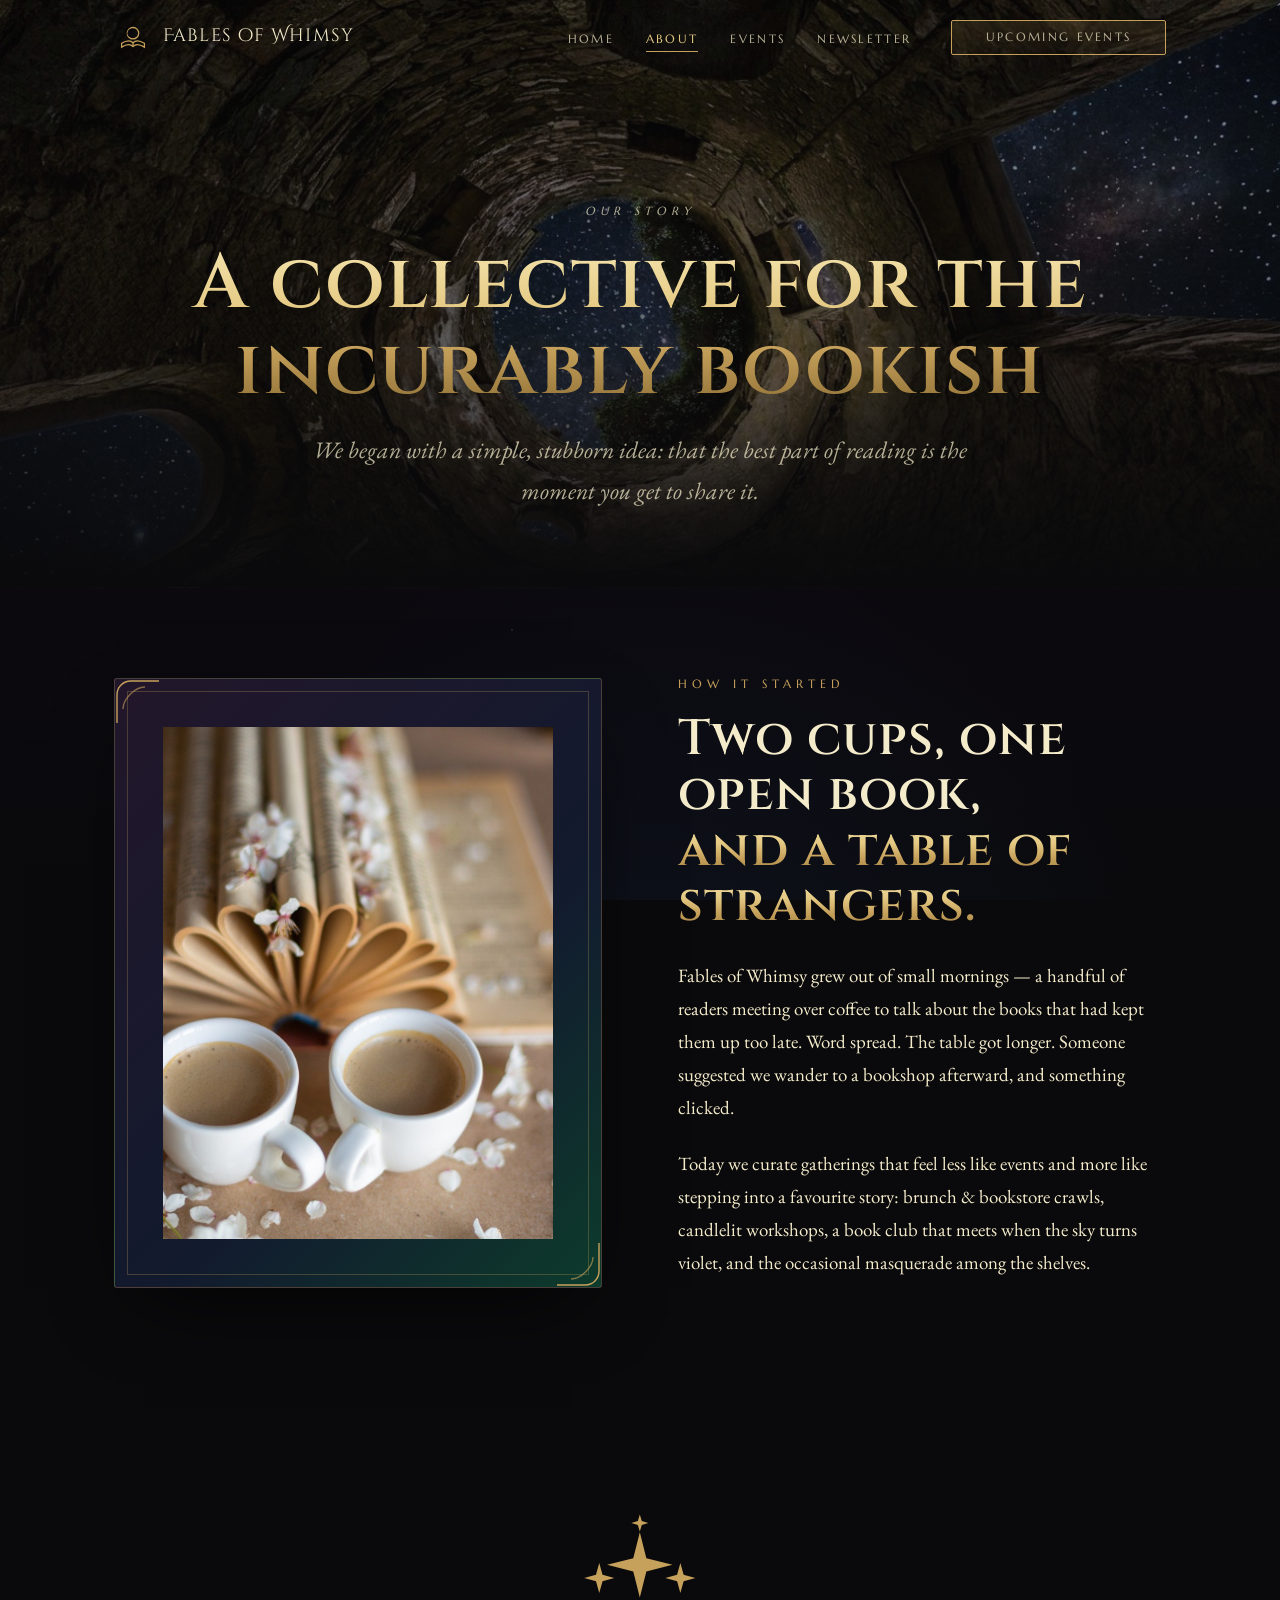
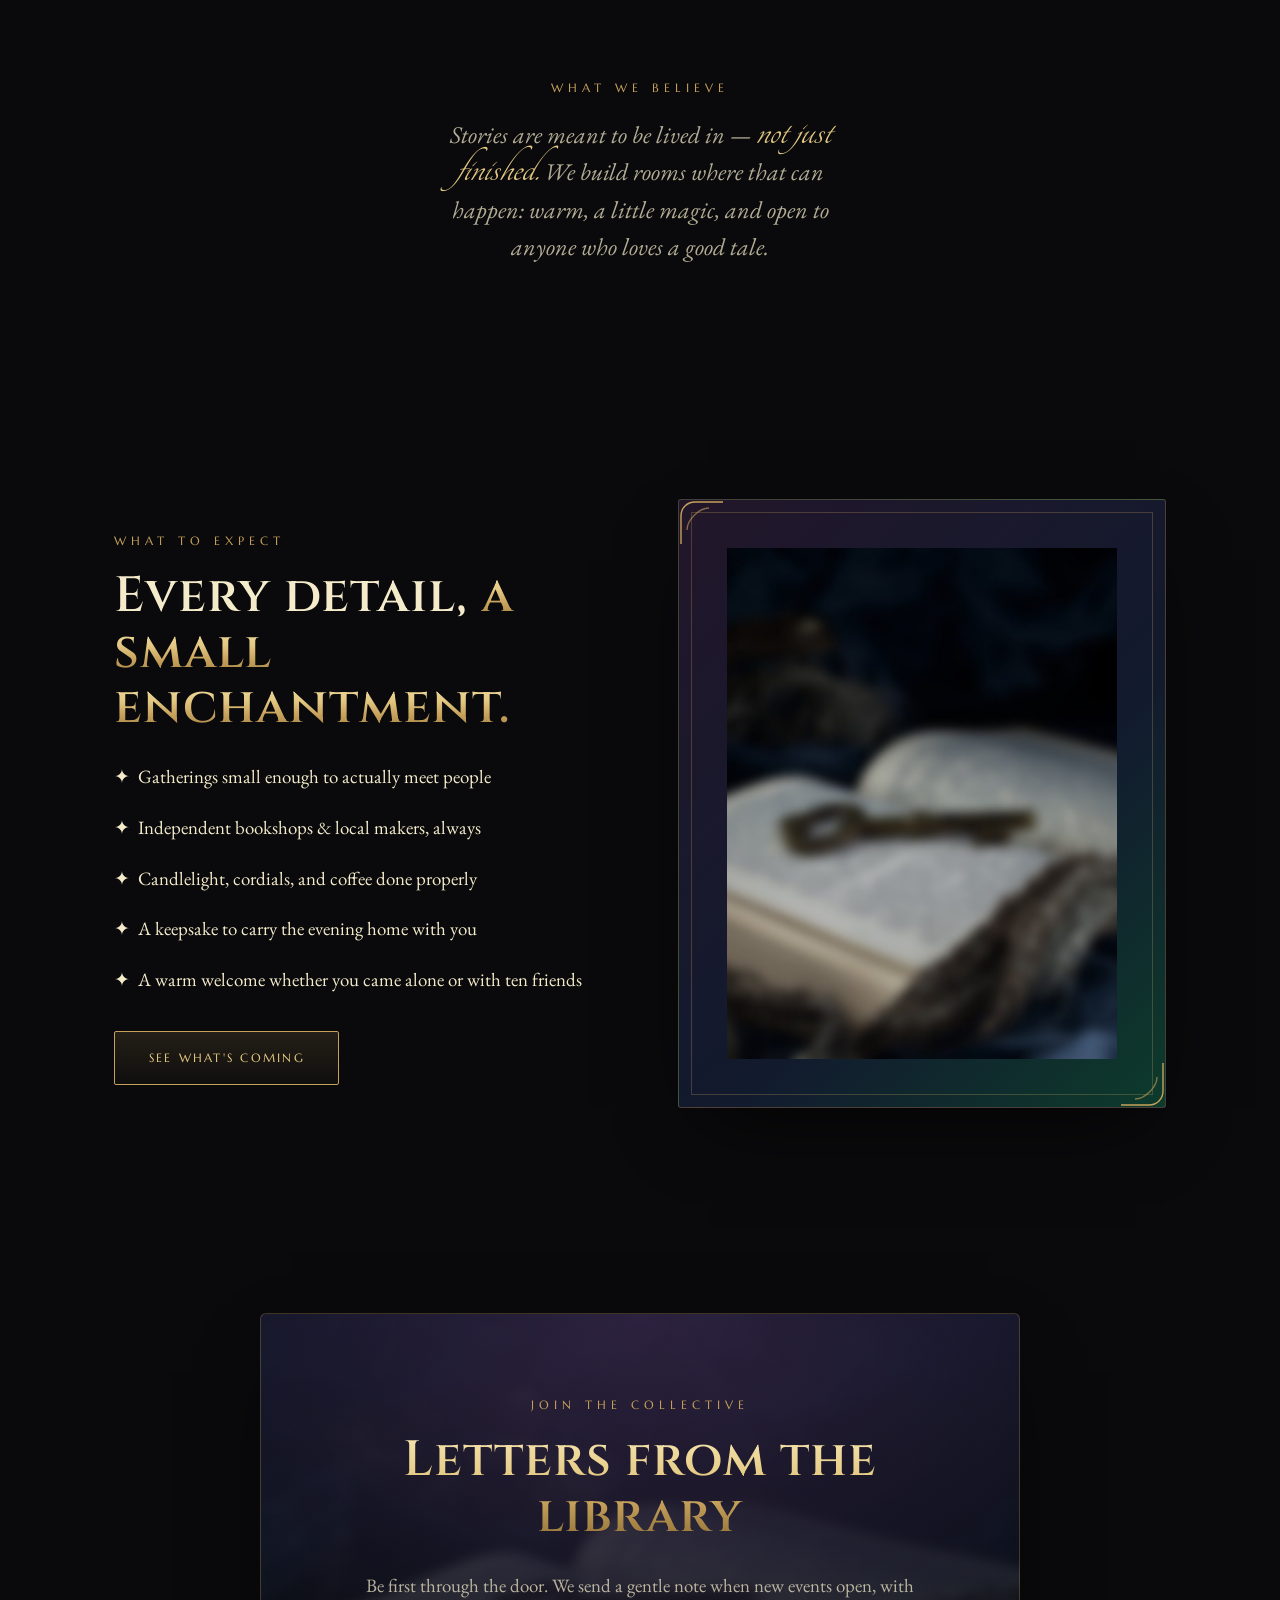
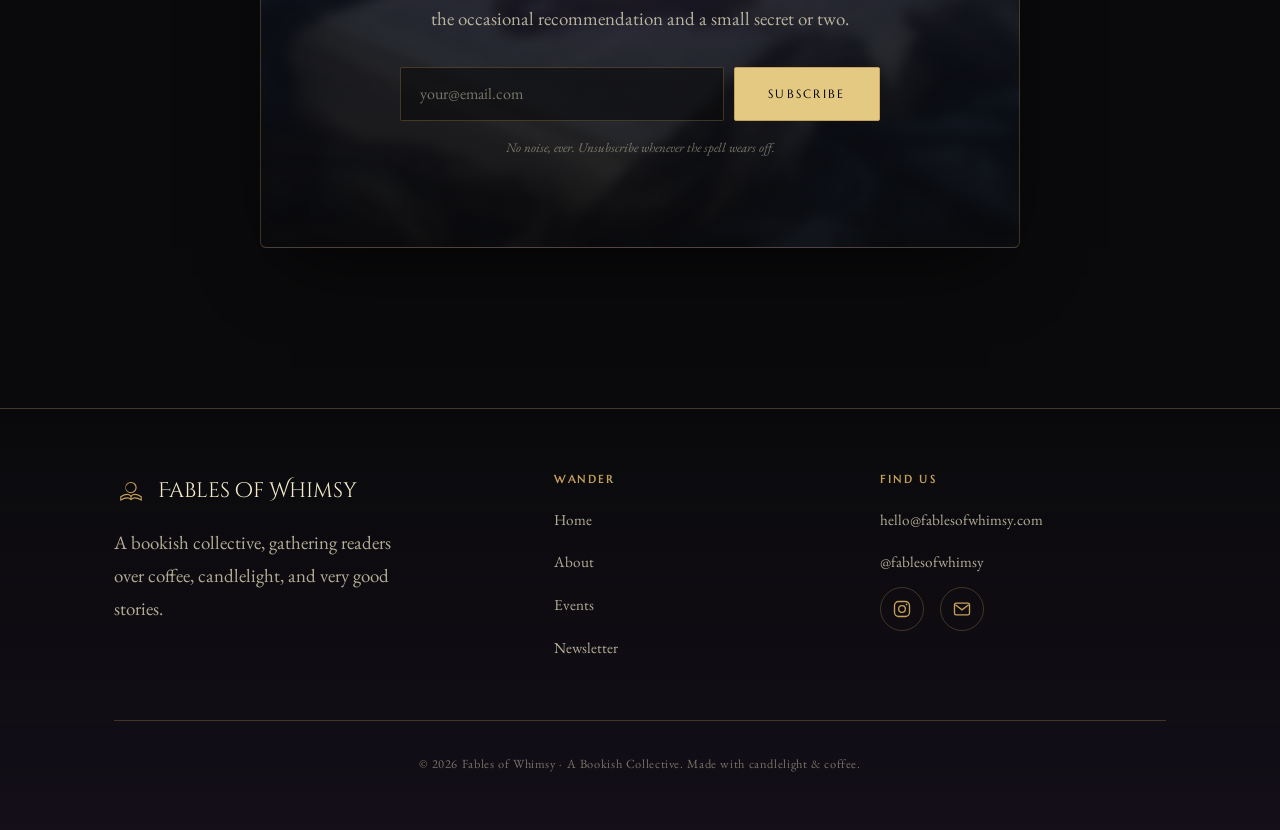
==== commit 3523ad15: "Add real photos to headers, brunch, newsletter; sparkle-cluster divider - Home hero already on books" ====
--- a/about.html
+++ b/about.html
@@ -37,7 +37,7 @@
 
 <main>
 
-<header class="page-head wrap">
+<header class="page-head page-head--media page-head--stars wrap">
   <p class="eyebrow reveal">Our story</p>
   <h1 class="gilt reveal d1">A collective for the<br>incurably bookish</h1>
   <p class="lead measure reveal d2">We began with a simple, stubborn idea: that the best part of reading is the moment you get to share it.</p>
@@ -65,7 +65,7 @@
   <div class="wrap center measure">
     <div class="divider divider--sm reveal" style="margin-bottom:2rem">
       <span class="rule"></span>
-      <svg viewBox="0 0 40 20" width="40" fill="none" stroke="currentColor" stroke-width="1.4" aria-hidden="true"><path d="M20 4 21.47 7.98 25.71 8.15 22.38 10.77 23.53 14.85 20 12.5 16.47 14.85 17.62 10.77 14.29 8.15 18.53 7.98Z" fill="currentColor" stroke="none"/></svg>
+      <svg viewBox="0 0 40 20" width="52" fill="currentColor" stroke="none" aria-hidden="true"><path d="M20 4 21 8 25 9 21 10 20 14 19 10 15 9 19 8Z"/><path d="M13.8 8.7 14.3 10.5 16.1 11 14.3 11.5 13.8 13.3 13.3 11.5 11.5 11 13.3 10.5Z"/><path d="M26.2 8.7 26.7 10.5 28.5 11 26.7 11.5 26.2 13.3 25.7 11.5 23.9 11 25.7 10.5Z"/><path d="M20 1.3 20.3 2.3 21.3 2.6 20.3 2.9 20 3.9 19.7 2.9 18.7 2.6 19.7 2.3Z"/></svg>
       <span class="rule"></span>
     </div>
     <p class="eyebrow reveal">What we believe</p>
--- a/assets/css/style.css
+++ b/assets/css/style.css
@@ -323,9 +323,11 @@
   position:relative; max-width:760px; margin-inline:auto;
   padding:clamp(2.5rem,6vw,4.5rem) clamp(1.5rem,5vw,4rem);
   background:
-    radial-gradient(120% 120% at 50% 0%, rgba(75,45,85,0.55), transparent 60%),
-    linear-gradient(180deg, rgba(18,26,46,0.7), rgba(10,10,12,0.7));
+    radial-gradient(120% 120% at 50% 0%, rgba(75,45,85,0.5), transparent 60%),
+    linear-gradient(180deg, rgba(18,26,46,0.78), rgba(10,10,12,0.86)),
+    url(../img/newsletter-key.jpg) center/cover no-repeat;
   border:1px solid var(--line); border-radius:6px; box-shadow:var(--shadow-lg);
+  overflow:hidden;
 }
 .newsletter form{ display:flex; gap:.6rem; max-width:480px; margin:2rem auto 0; flex-wrap:wrap; }
 .newsletter input[type=email]{
@@ -368,7 +370,24 @@
 }
 
 /* ==================== PAGE HEADER (interior) ==================== */
-.page-head{ position:relative; text-align:center; padding:calc(6rem + 4vw) 0 3rem; }
+.page-head{ position:relative; z-index:0; text-align:center; padding:calc(6rem + 4vw) 0 3rem; }
+.page-head--media{ padding-top:calc(8rem + 5vw); }
+.page-head--media::before{
+  content:""; position:absolute; z-index:-1; inset:0;
+  left:50%; width:100vw; transform:translateX(-50%);
+  background-position:center 38%; background-size:cover; background-repeat:no-repeat;
+  filter:saturate(.9);
+}
+.page-head--stars::before{
+  background-image:
+    linear-gradient(180deg, rgba(10,10,12,0.42), rgba(10,10,12,0.6) 62%, var(--raven-black)),
+    url(../img/header-stars.jpg);
+}
+.page-head--typewriter::before{
+  background-image:
+    linear-gradient(180deg, rgba(10,10,12,0.4), rgba(10,10,12,0.58) 60%, var(--raven-black)),
+    url(../img/header-typewriter.jpg);
+}
 .page-head .eyebrow{ margin-bottom:1.2rem; }
 .page-head h1{ margin-bottom:1rem; }
 .page-head p{ color:var(--ink-soft); font-style:italic; }
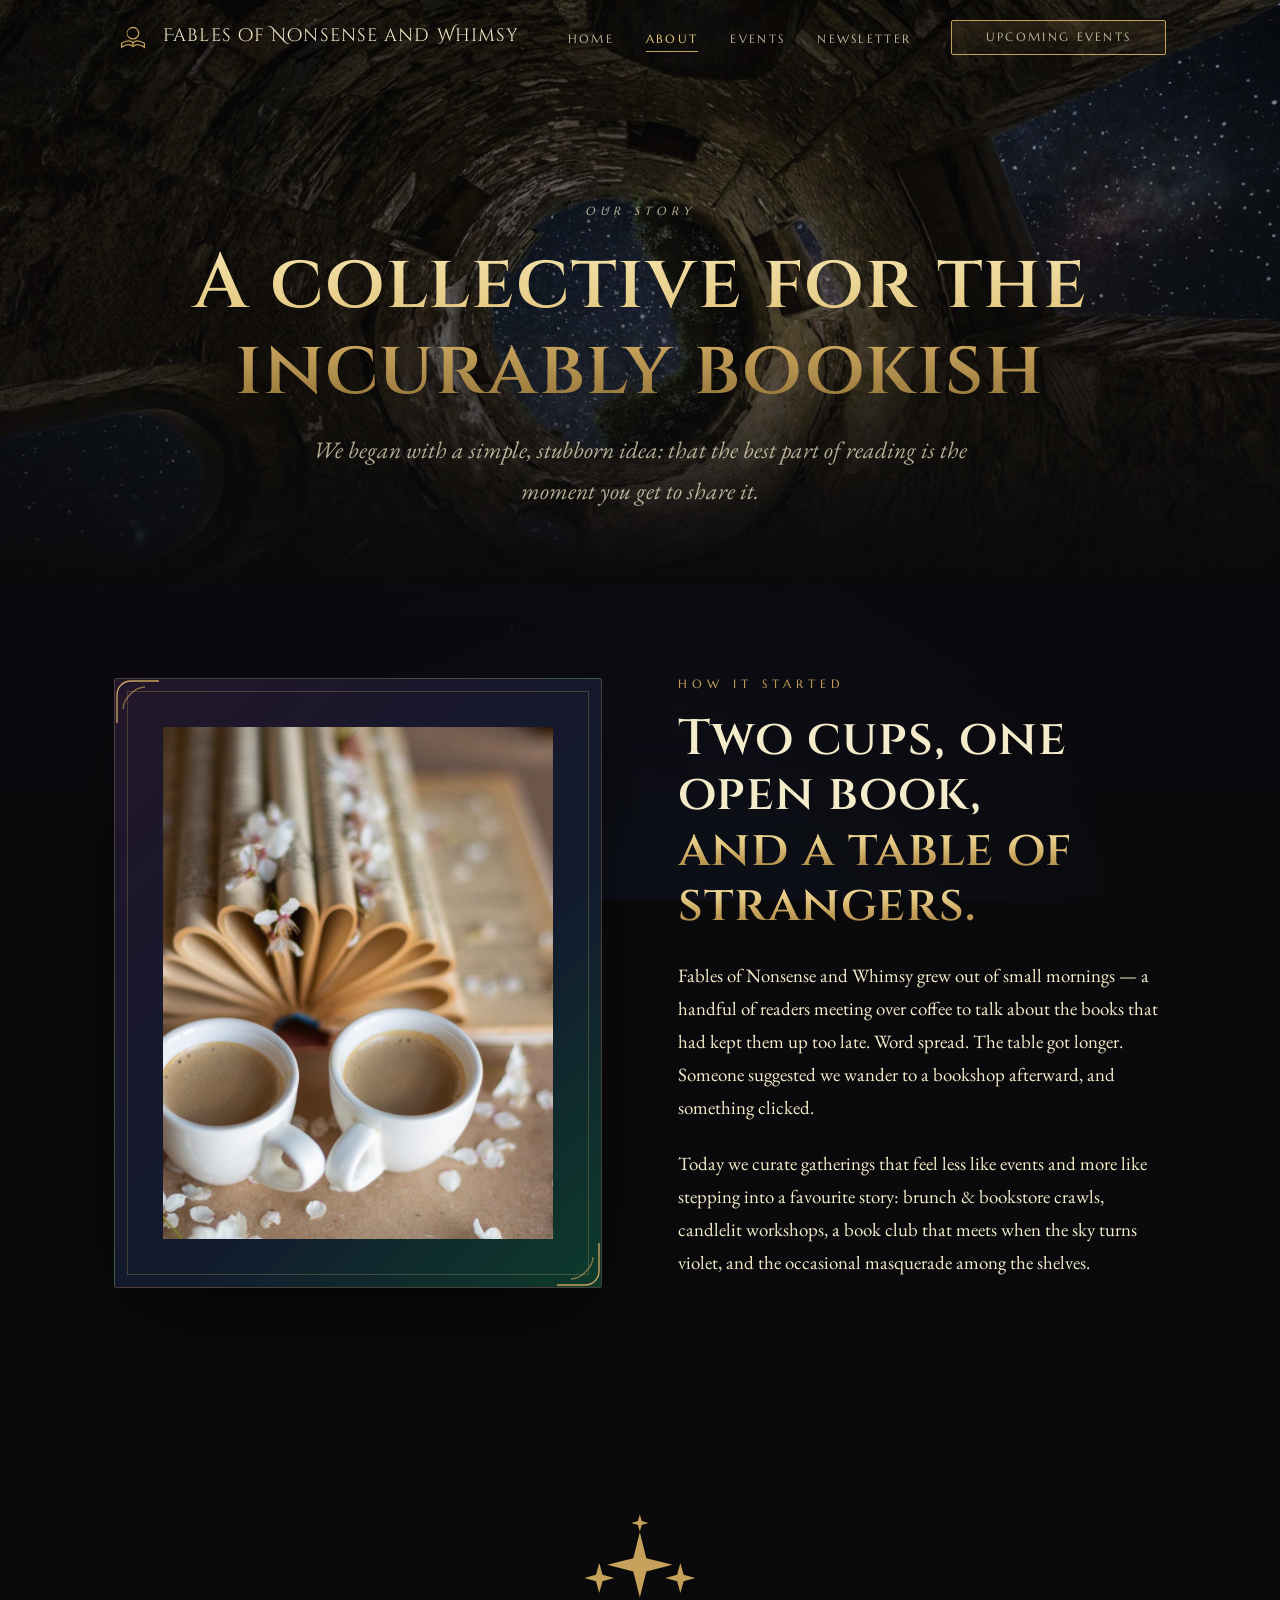
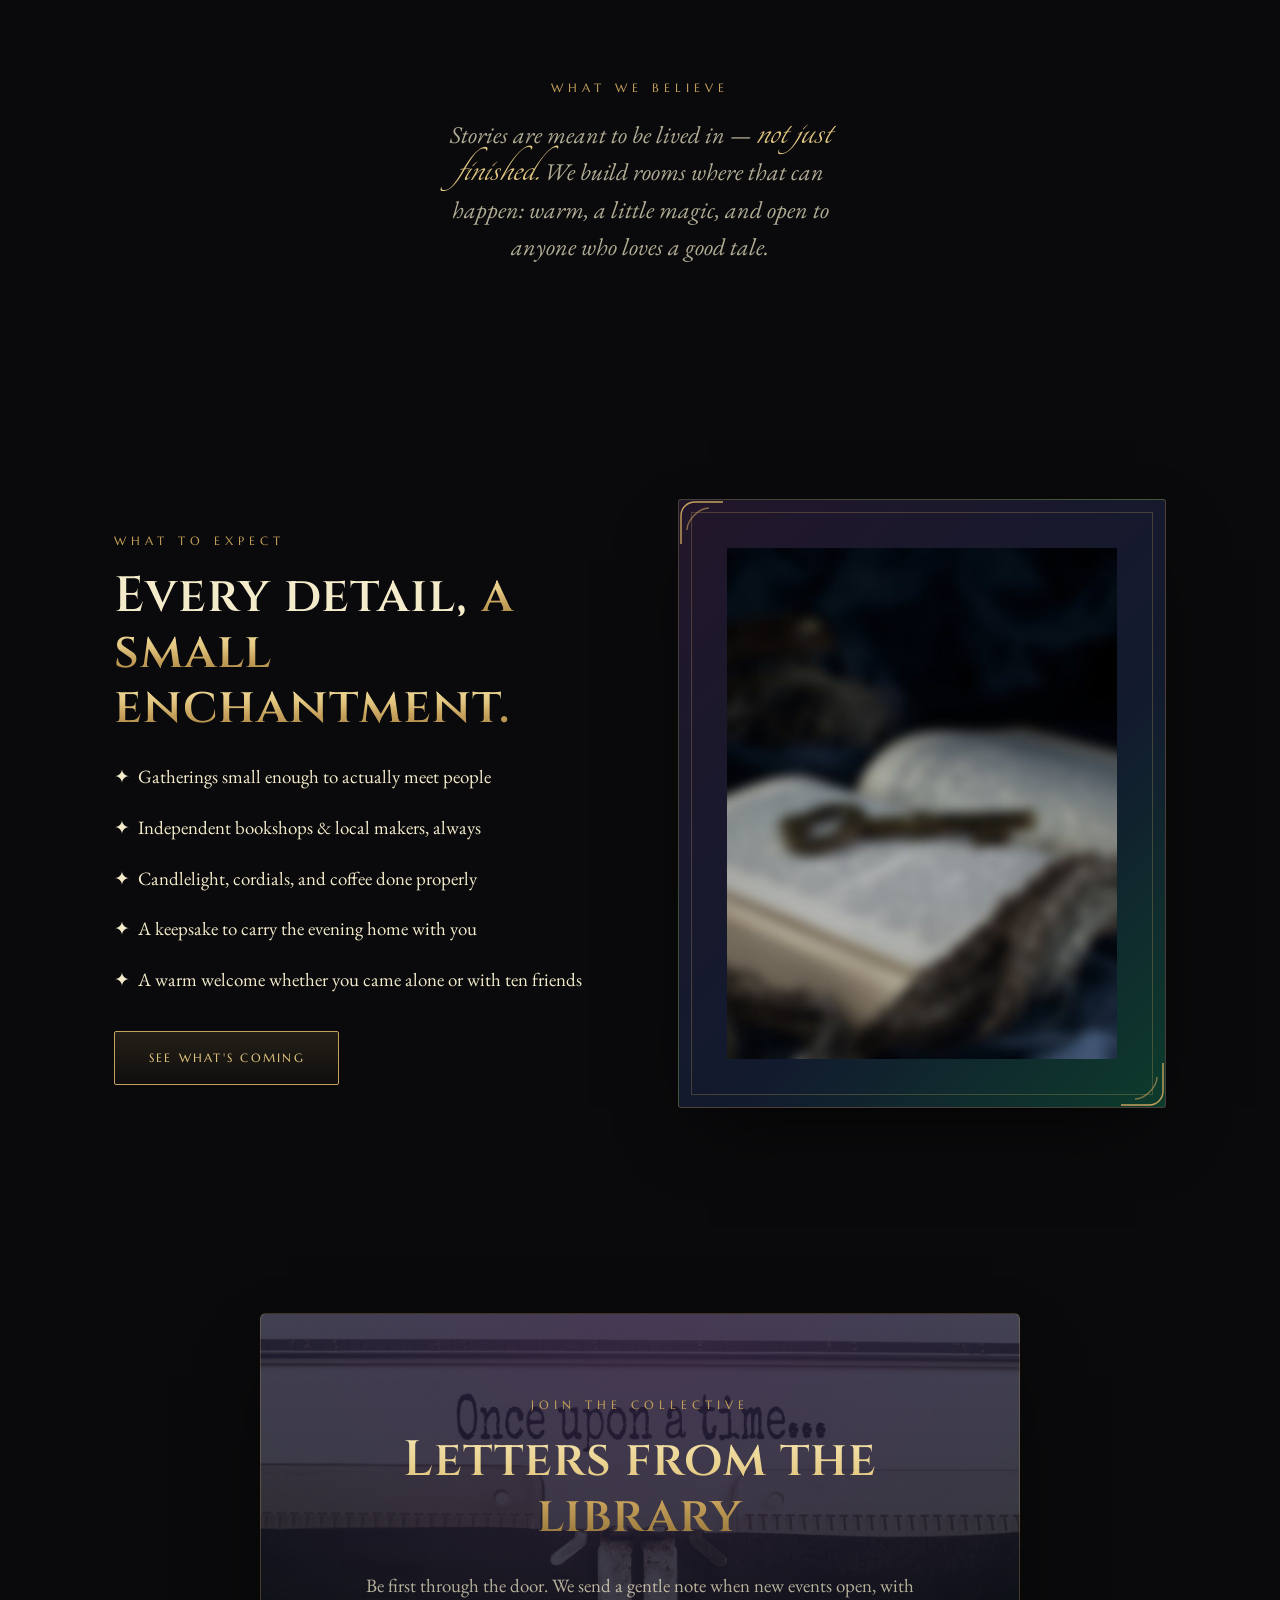
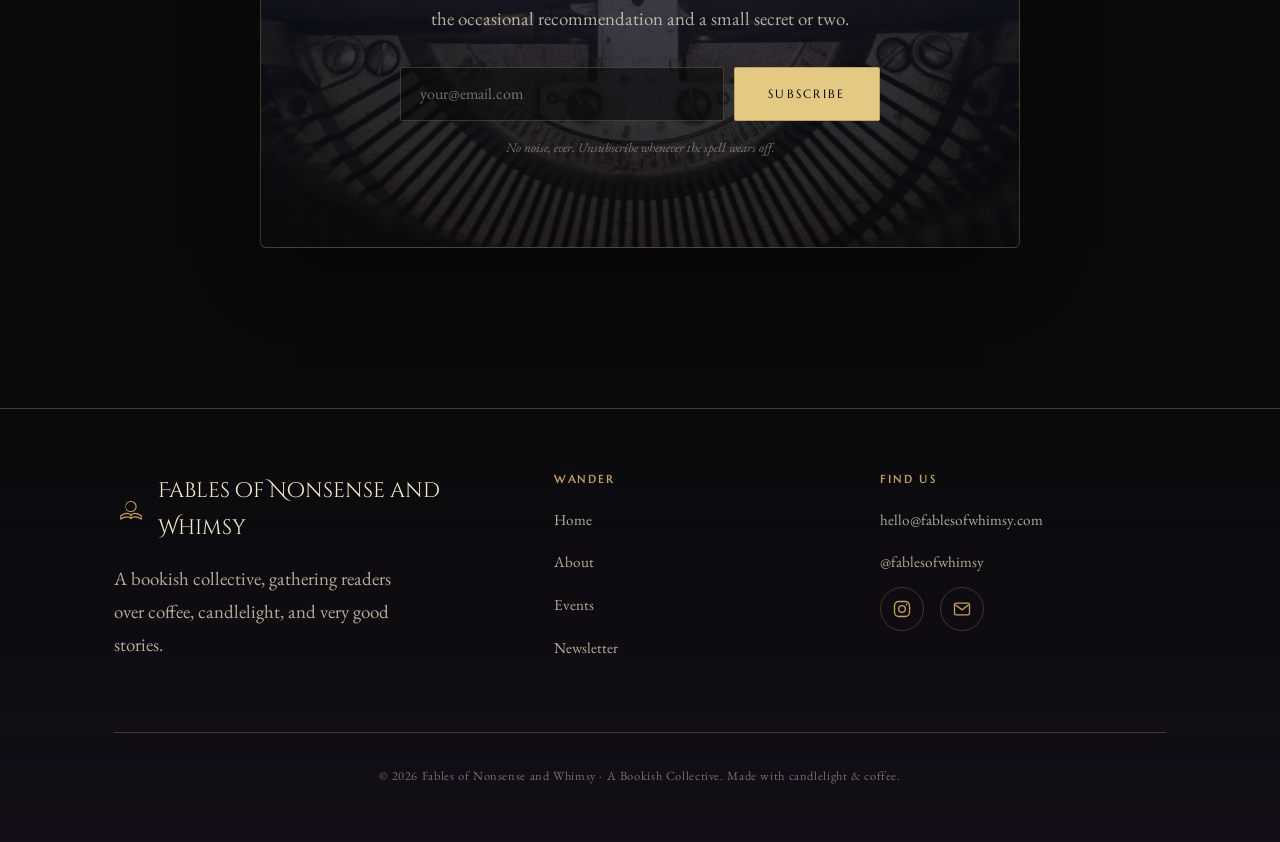
==== commit 1fb205a4: "Add crest logo to hero, rename to Fables of Nonsense and Whimsy, swap header art - Rename brand to "" ====
--- a/about.html
+++ b/about.html
@@ -3,8 +3,8 @@
 <head>
 <meta charset="utf-8">
 <meta name="viewport" content="width=device-width, initial-scale=1">
-<title>About · Fables of Whimsy</title>
-<meta name="description" content="The story behind Fables of Whimsy — a bookish collective gathering readers over coffee, candlelight, and very good stories.">
+<title>About · Fables of Nonsense and Whimsy</title>
+<meta name="description" content="The story behind Fables of Nonsense and Whimsy — a bookish collective gathering readers over coffee, candlelight, and very good stories.">
 <link rel="icon" href="assets/logo/fables-logo.svg">
 <link rel="preconnect" href="https://fonts.googleapis.com">
 <link rel="preconnect" href="https://fonts.gstatic.com" crossorigin>
@@ -15,12 +15,12 @@
 
 <header class="site-header">
   <nav class="nav wrap" aria-label="Primary">
-    <a class="nav__brand" href="index.html" aria-label="Fables of Whimsy — home">
+    <a class="nav__brand" href="index.html" aria-label="Fables of Nonsense and Whimsy — home">
       <svg class="nav__mark" viewBox="0 0 60 60" fill="none" stroke="currentColor" stroke-width="2" aria-hidden="true">
         <circle cx="30" cy="24" r="9"/><path d="M33 19a7 7 0 1 0 0 10" fill="#0a0a0c" stroke="none"/>
         <path d="M12 40c8-5 14-5 18-1 4-4 10-4 18 1v6c-8-5-14-5-18-1-4-4-10-4-18 1z"/><path d="M30 39v6"/>
       </svg>
-      <span>Fables of Whimsy</span>
+      <span>Fables of Nonsense and Whimsy</span>
     </a>
     <button class="nav__toggle" aria-label="Menu" aria-expanded="false" aria-controls="primary-menu">
       <svg viewBox="0 0 24 24" fill="none" stroke="currentColor" stroke-width="1.6"><path d="M4 7h16M4 12h16M4 17h16"/></svg>
@@ -55,7 +55,7 @@
     <div class="split__body reveal d1">
       <p class="eyebrow">How it started</p>
       <h2>Two cups, one open book,<br><span class="gilt">and a table of strangers.</span></h2>
-      <p>Fables of Whimsy grew out of small mornings — a handful of readers meeting over coffee to talk about the books that had kept them up too late. Word spread. The table got longer. Someone suggested we wander to a bookshop afterward, and something clicked.</p>
+      <p>Fables of Nonsense and Whimsy grew out of small mornings — a handful of readers meeting over coffee to talk about the books that had kept them up too late. Word spread. The table got longer. Someone suggested we wander to a bookshop afterward, and something clicked.</p>
       <p>Today we curate gatherings that feel less like events and more like stepping into a favourite story: brunch &amp; bookstore crawls, candlelit workshops, a book club that meets when the sky turns violet, and the occasional masquerade among the shelves.</p>
     </div>
   </div>
@@ -126,7 +126,7 @@
             <circle cx="30" cy="24" r="9"/><path d="M33 19a7 7 0 1 0 0 10" fill="#0a0a0c" stroke="none"/>
             <path d="M12 40c8-5 14-5 18-1 4-4 10-4 18 1v6c-8-5-14-5-18-1-4-4-10-4-18 1z"/><path d="M30 39v6"/>
           </svg>
-          <span>Fables of Whimsy</span>
+          <span>Fables of Nonsense and Whimsy</span>
         </div>
         <p style="color:var(--ink-soft);max-width:34ch">A bookish collective, gathering readers over coffee, candlelight, and very good stories.</p>
       </div>
@@ -156,7 +156,7 @@
       </div>
     </div>
     <div class="footer-base">
-      <p>© <span data-year>2026</span> Fables of Whimsy · A Bookish Collective. Made with candlelight &amp; coffee.</p>
+      <p>© <span data-year>2026</span> Fables of Nonsense and Whimsy · A Bookish Collective. Made with candlelight &amp; coffee.</p>
     </div>
   </div>
 </footer>
--- a/assets/css/style.css
+++ b/assets/css/style.css
@@ -224,6 +224,8 @@
 }
 .hero__inner{ position:relative; z-index:2; max-width:920px; padding-inline:var(--gutter); }
 .hero__arch{ width:min(520px,80vw); margin:0 auto 1.5rem; color:var(--gold); }
+.hero__crest{ margin:0 auto 1rem; max-width:min(480px,82vw); }
+.hero__crest img{ width:100%; height:auto; display:block; filter:drop-shadow(0 8px 30px rgba(0,0,0,0.55)); }
 .hero h1{ margin:0; }
 .hero__title-1{ display:block; font-family:var(--ff-fancy); font-size:clamp(1.1rem,3vw,1.7rem); letter-spacing:.4em; color:var(--gold); text-transform:uppercase; margin-bottom:1rem; }
 .hero__tagline{ font-family:var(--ff-script); font-size:clamp(2.4rem,7vw,4.4rem); color:var(--gold-lite); line-height:1; margin:.3rem 0 1.6rem; }
@@ -325,7 +327,7 @@
   background:
     radial-gradient(120% 120% at 50% 0%, rgba(75,45,85,0.5), transparent 60%),
     linear-gradient(180deg, rgba(18,26,46,0.78), rgba(10,10,12,0.86)),
-    url(../img/newsletter-key.jpg) center/cover no-repeat;
+    url(../img/header-typewriter.jpg) center/cover no-repeat;
   border:1px solid var(--line); border-radius:6px; box-shadow:var(--shadow-lg);
   overflow:hidden;
 }
@@ -385,8 +387,9 @@
 }
 .page-head--typewriter::before{
   background-image:
-    linear-gradient(180deg, rgba(10,10,12,0.4), rgba(10,10,12,0.58) 60%, var(--raven-black)),
-    url(../img/header-typewriter.jpg);
+    linear-gradient(180deg, rgba(10,10,12,0.32), rgba(10,10,12,0.5) 60%, var(--raven-black)),
+    url(../img/newsletter-key.jpg);
+  background-position:center 45%;
 }
 .page-head .eyebrow{ margin-bottom:1.2rem; }
 .page-head h1{ margin-bottom:1rem; }
